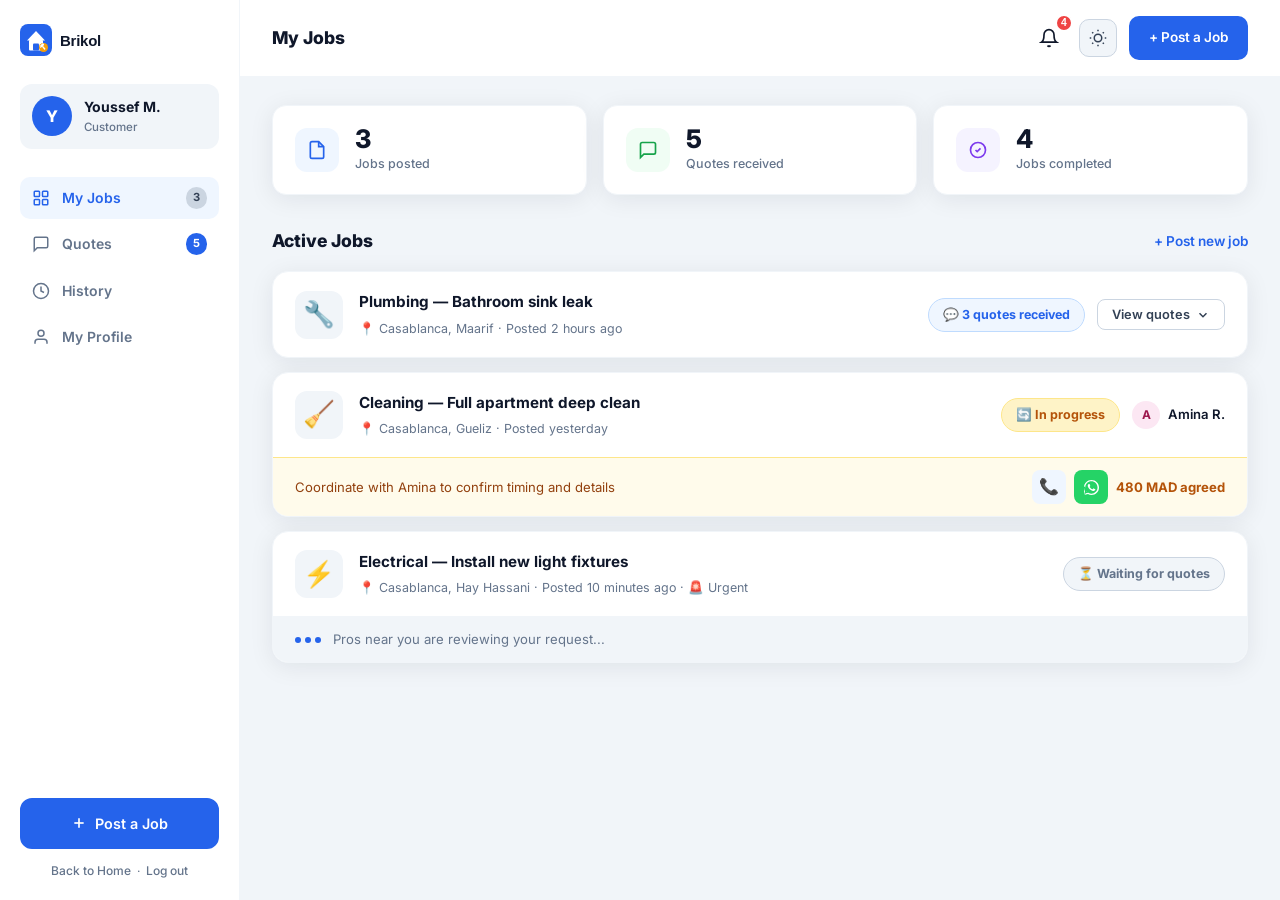
==== dashboard-customer.html @ 8b1da730 "Initial commit: Brikol home services marketplace Built features: - Homepage with service grid and se" ====
<!DOCTYPE html>
<html lang="en" dir="ltr">
<head>
    <meta charset="UTF-8">
    <meta name="viewport" content="width=device-width, initial-scale=1.0">
    <title>My Dashboard — Brikol</title>
    <link rel="stylesheet" href="styles.css">
    <link rel="stylesheet" href="dashboard-customer.css">
    <link rel="preconnect" href="https://fonts.googleapis.com">
    <link rel="preconnect" href="https://fonts.gstatic.com" crossorigin>
    <link href="https://fonts.googleapis.com/css2?family=Inter:wght@300;400;500;600;700;800&display=swap" rel="stylesheet">
</head>
<body>

    <!-- ===== SIDEBAR ===== -->
    <aside class="dash-sidebar" id="dashSidebar">

        <div class="dash-sidebar-top">
            <!-- Logo -->
            <a href="index.html" class="dash-logo">
                <img src="logo.svg" id="sidebarLogo" height="32" alt="Brikol">
            </a>

            <!-- User profile -->
            <div class="dash-user">
                <div class="dash-avatar">Y</div>
                <div class="dash-user-info">
                    <div class="dash-user-name">Youssef M.</div>
                    <div class="dash-user-role">Customer</div>
                </div>
            </div>

            <!-- Navigation -->
            <nav class="dash-nav">
                <a href="#" class="dash-nav-item active" onclick="showTab('jobs', this)">
                    <svg viewBox="0 0 24 24" fill="none" stroke="currentColor" stroke-width="2"><rect x="3" y="3" width="7" height="7" rx="1"/><rect x="14" y="3" width="7" height="7" rx="1"/><rect x="3" y="14" width="7" height="7" rx="1"/><rect x="14" y="14" width="7" height="7" rx="1"/></svg>
                    My Jobs
                    <span class="dash-nav-badge" id="badgeJobs">3</span>
                </a>
                <a href="#" class="dash-nav-item" onclick="showTab('quotes', this)">
                    <svg viewBox="0 0 24 24" fill="none" stroke="currentColor" stroke-width="2"><path d="M21 15a2 2 0 01-2 2H7l-4 4V5a2 2 0 012-2h14a2 2 0 012 2z"/></svg>
                    Quotes
                    <span class="dash-nav-badge new" id="badgeQuotes">5</span>
                </a>
                <a href="#" class="dash-nav-item" onclick="showTab('history', this)">
                    <svg viewBox="0 0 24 24" fill="none" stroke="currentColor" stroke-width="2"><circle cx="12" cy="12" r="10"/><polyline points="12 6 12 12 16 14"/></svg>
                    History
                </a>
                <a href="#" class="dash-nav-item" onclick="showTab('profile', this)">
                    <svg viewBox="0 0 24 24" fill="none" stroke="currentColor" stroke-width="2"><path d="M20 21v-2a4 4 0 00-4-4H8a4 4 0 00-4 4v2"/><circle cx="12" cy="7" r="4"/></svg>
                    My Profile
                </a>
            </nav>
        </div>

        <div class="dash-sidebar-bottom">
            <a href="post-job.html" class="btn btn-primary dash-post-btn">
                <svg viewBox="0 0 24 24" fill="none" stroke="currentColor" stroke-width="2.5"><line x1="12" y1="5" x2="12" y2="19"/><line x1="5" y1="12" x2="19" y2="12"/></svg>
                Post a Job
            </a>
            <div class="dash-sidebar-links">
                <a href="index.html">Back to Home</a>
                <span>·</span>
                <a href="#" onclick="localStorage.removeItem('brikol-user'); window.location.href='index.html'; return false;">Log out</a>
            </div>
        </div>
    </aside>

    <!-- ===== MAIN ===== -->
    <main class="dash-main">

        <!-- Top bar -->
        <header class="dash-topbar">
            <button class="dash-menu-btn" id="menuBtn" onclick="toggleSidebar()">
                <svg viewBox="0 0 24 24" fill="none" stroke="currentColor" stroke-width="2"><line x1="3" y1="6" x2="21" y2="6"/><line x1="3" y1="12" x2="21" y2="12"/><line x1="3" y1="18" x2="21" y2="18"/></svg>
            </button>
            <div class="dash-topbar-title" id="topbarTitle">My Jobs</div>
            <div class="dash-topbar-actions">
                <!-- Notification Bell -->
                <div class="notif-wrap" id="notifWrap">
                    <button class="notif-btn" onclick="toggleNotifications()" aria-label="Notifications">
                        <svg viewBox="0 0 24 24" fill="none" stroke="currentColor" stroke-width="2" width="20" height="20"><path d="M18 8A6 6 0 006 8c0 7-3 9-3 9h18s-3-2-3-9"/><path d="M13.73 21a2 2 0 01-3.46 0"/></svg>
                        <span class="notif-badge" id="notifBadge">4</span>
                    </button>
                    <!-- Dropdown -->
                    <div class="notif-dropdown hidden" id="notifDropdown">
                        <div class="notif-header">
                            <span class="notif-title">Notifications</span>
                            <button class="notif-mark-all" onclick="markAllRead()">Mark all read</button>
                        </div>
                        <div class="notif-list">
                            <div class="notif-item unread" onclick="markRead(this)">
                                <div class="notif-icon blue">💬</div>
                                <div class="notif-body">
                                    <div class="notif-text"><strong>3 new quotes</strong> received on your Cleaning job</div>
                                    <div class="notif-time">12 min ago</div>
                                </div>
                                <div class="notif-dot"></div>
                            </div>
                            <div class="notif-item unread" onclick="markRead(this)">
                                <div class="notif-icon green">✅</div>
                                <div class="notif-body">
                                    <div class="notif-text">You accepted <strong>Fatima B.'s</strong> quote — contact her on WhatsApp to confirm the details</div>
                                    <div class="notif-time">1 hr ago</div>
                                </div>
                                <div class="notif-dot"></div>
                            </div>
                            <div class="notif-item unread" onclick="markRead(this)">
                                <div class="notif-icon yellow">⭐</div>
                                <div class="notif-body">
                                    <div class="notif-text">Job completed — <strong>leave a review</strong> for Fatima B.</div>
                                    <div class="notif-time">3 hrs ago</div>
                                </div>
                                <div class="notif-dot"></div>
                            </div>
                            <div class="notif-item unread" onclick="markRead(this)">
                                <div class="notif-icon blue">💬</div>
                                <div class="notif-body">
                                    <div class="notif-text"><strong>1 new quote</strong> received on your Plumbing job</div>
                                    <div class="notif-time">Yesterday</div>
                                </div>
                                <div class="notif-dot"></div>
                            </div>
                            <div class="notif-item" onclick="markRead(this)">
                                <div class="notif-icon gray">🔔</div>
                                <div class="notif-body">
                                    <div class="notif-text">Welcome to Brikol! Post your first job to get started.</div>
                                    <div class="notif-time">2 days ago</div>
                                </div>
                            </div>
                        </div>
                    </div>
                </div>

                <button class="theme-toggle" id="themeToggle" aria-label="Toggle dark mode">
                    <svg class="icon-sun" viewBox="0 0 24 24" fill="none" stroke="currentColor" stroke-width="2"><circle cx="12" cy="12" r="5"/><path d="M12 1v2M12 21v2M4.22 4.22l1.42 1.42M18.36 18.36l1.42 1.42M1 12h2M21 12h2M4.22 19.78l1.42-1.42M18.36 5.64l1.42-1.42"/></svg>
                    <svg class="icon-moon" viewBox="0 0 24 24" fill="none" stroke="currentColor" stroke-width="2"><path d="M21 12.79A9 9 0 1111.21 3 7 7 0 0021 12.79z"/></svg>
                </button>
                <a href="post-job.html" class="btn btn-primary dash-topbar-post">+ Post a Job</a>
            </div>
        </header>

        <!-- ===== TAB: MY JOBS ===== -->
        <div class="dash-tab" id="tab-jobs">

            <!-- Stats -->
            <div class="dash-stats">
                <div class="dash-stat-card">
                    <div class="dash-stat-icon blue">
                        <svg viewBox="0 0 24 24" fill="none" stroke="currentColor" stroke-width="2"><path d="M14 2H6a2 2 0 00-2 2v16a2 2 0 002 2h12a2 2 0 002-2V8z"/><polyline points="14 2 14 8 20 8"/></svg>
                    </div>
                    <div>
                        <div class="dash-stat-num">3</div>
                        <div class="dash-stat-label">Jobs posted</div>
                    </div>
                </div>
                <div class="dash-stat-card">
                    <div class="dash-stat-icon green">
                        <svg viewBox="0 0 24 24" fill="none" stroke="currentColor" stroke-width="2"><path d="M21 15a2 2 0 01-2 2H7l-4 4V5a2 2 0 012-2h14a2 2 0 012 2z"/></svg>
                    </div>
                    <div>
                        <div class="dash-stat-num">5</div>
                        <div class="dash-stat-label">Quotes received</div>
                    </div>
                </div>
                <div class="dash-stat-card">
                    <div class="dash-stat-icon purple">
                        <svg viewBox="0 0 24 24" fill="none" stroke="currentColor" stroke-width="2"><path d="M9 12l2 2 4-4m6 2a9 9 0 11-18 0 9 9 0 0118 0z"/></svg>
                    </div>
                    <div>
                        <div class="dash-stat-num">4</div>
                        <div class="dash-stat-label">Jobs completed</div>
                    </div>
                </div>
            </div>

            <!-- Jobs list -->
            <div class="dash-section-header">
                <h2>Active Jobs</h2>
                <a href="post-job.html" class="dash-link">+ Post new job</a>
            </div>

            <div class="jobs-list">

                <!-- Job 1: Quotes received -->
                <div class="job-card" id="job1">
                    <div class="job-card-header">
                        <div class="job-card-left">
                            <div class="job-icon">🔧</div>
                            <div>
                                <div class="job-title">Plumbing — Bathroom sink leak</div>
                                <div class="job-meta">📍 Casablanca, Maarif · Posted 2 hours ago</div>
                            </div>
                        </div>
                        <div class="job-card-right">
                            <span class="job-status quotes">💬 3 quotes received</span>
                            <button class="job-expand-btn" onclick="toggleJob('job1', this)">
                                View quotes <svg viewBox="0 0 24 24" fill="none" stroke="currentColor" stroke-width="2.5"><polyline points="6 9 12 15 18 9"/></svg>
                            </button>
                        </div>
                    </div>

                    <!-- Quotes panel -->
                    <div class="job-quotes-panel" id="job1-quotes">
                        <div class="quotes-panel-title">Quotes from Pros</div>
                        <div class="quotes-list">

                            <div class="quote-item highlight">
                                <div class="quote-pro-avatar" style="background:#DBEAFE;color:#1D4ED8">F</div>
                                <div class="quote-pro-info">
                                    <div class="quote-pro-name">Fatima B. <span class="quote-elite-tag">⭐ Elite Pro</span></div>
                                    <div class="quote-pro-rating">★★★★★ 4.9 · 187 jobs</div>
                                    <div class="quote-message">"I can come today after 3 PM. I have all the tools needed and will fix it within 1–2 hours."</div>
                                </div>
                                <div class="quote-right">
                                    <div class="quote-price">350 MAD</div>
                                    <div class="quote-price-label">for this job</div>
                                    <div class="quote-actions">
                                        <button class="btn btn-primary btn-sm" onclick="acceptQuote(this, 'job1')">Accept</button>
                                        <button class="btn btn-ghost btn-sm" onclick="declineQuote(this)">Decline</button>
                                    </div>
                                </div>
                            </div>

                            <div class="quote-item">
                                <div class="quote-pro-avatar" style="background:#D1FAE5;color:#065F46">Y</div>
                                <div class="quote-pro-info">
                                    <div class="quote-pro-name">Youssef M.</div>
                                    <div class="quote-pro-rating">★★★★☆ 4.3 · 54 jobs</div>
                                    <div class="quote-message">"Available tomorrow morning. I'll bring the parts needed."</div>
                                </div>
                                <div class="quote-right">
                                    <div class="quote-price">280 MAD</div>
                                    <div class="quote-price-label">for this job</div>
                                    <div class="quote-actions">
                                        <button class="btn btn-primary btn-sm" onclick="acceptQuote(this, 'job1')">Accept</button>
                                        <button class="btn btn-ghost btn-sm" onclick="declineQuote(this)">Decline</button>
                                    </div>
                                </div>
                            </div>

                            <div class="quote-item">
                                <div class="quote-pro-avatar" style="background:#FEE2E2;color:#991B1B">K</div>
                                <div class="quote-pro-info">
                                    <div class="quote-pro-name">Khalid O. <span class="quote-verified-tag">✅ Verified</span></div>
                                    <div class="quote-pro-rating">★★★★★ 4.7 · 98 jobs</div>
                                    <div class="quote-message">"I specialize in bathroom plumbing. Can do it this weekend."</div>
                                </div>
                                <div class="quote-right">
                                    <div class="quote-price">320 MAD</div>
                                    <div class="quote-price-label">for this job</div>
                                    <div class="quote-actions">
                                        <button class="btn btn-primary btn-sm" onclick="acceptQuote(this, 'job1')">Accept</button>
                                        <button class="btn btn-ghost btn-sm" onclick="declineQuote(this)">Decline</button>
                                    </div>
                                </div>
                            </div>

                        </div>
                    </div>
                </div>

                <!-- Job 2: In progress -->
                <div class="job-card" id="job2">
                    <div class="job-card-header">
                        <div class="job-card-left">
                            <div class="job-icon">🧹</div>
                            <div>
                                <div class="job-title">Cleaning — Full apartment deep clean</div>
                                <div class="job-meta">📍 Casablanca, Gueliz · Posted yesterday</div>
                            </div>
                        </div>
                        <div class="job-card-right">
                            <span class="job-status inprogress">🔄 In progress</span>
                            <div class="job-assigned-pro">
                                <div class="mini-avatar" style="background:#FCE7F3;color:#9D174D">A</div>
                                <span>Amina R.</span>
                            </div>
                        </div>
                    </div>
                    <div class="job-inprogress-bar">
                        <div class="inprogress-info">
                            Coordinate with Amina to confirm timing and details
                        </div>
                        <div class="inprogress-contact">
                            <a href="tel:+212600000001" class="btn-contact btn-call" title="Call Amina">📞</a>
                            <a href="https://wa.me/212600000001" class="btn-contact btn-whatsapp-sm" target="_blank" title="WhatsApp Amina">
                                <svg viewBox="0 0 24 24" fill="currentColor" width="15" height="15"><path d="M17.472 14.382c-.297-.149-1.758-.867-2.03-.967-.273-.099-.471-.148-.67.15-.197.297-.767.966-.94 1.164-.173.199-.347.223-.644.075-.297-.15-1.255-.463-2.39-1.475-.883-.788-1.48-1.761-1.653-2.059-.173-.297-.018-.458.13-.606.134-.133.298-.347.446-.52.149-.174.198-.298.298-.497.099-.198.05-.371-.025-.52-.075-.149-.669-1.612-.916-2.207-.242-.579-.487-.5-.669-.51-.173-.008-.371-.01-.57-.01-.198 0-.52.074-.792.372-.272.297-1.04 1.016-1.04 2.479 0 1.462 1.065 2.875 1.213 3.074.149.198 2.096 3.2 5.077 4.487.709.306 1.262.489 1.694.625.712.227 1.36.195 1.871.118.571-.085 1.758-.719 2.006-1.413.248-.694.248-1.289.173-1.413-.074-.124-.272-.198-.57-.347z"/><path d="M12 0C5.373 0 0 5.373 0 12c0 2.123.554 4.118 1.528 5.855L0 24l6.335-1.505A11.96 11.96 0 0012 24c6.627 0 12-5.373 12-12S18.627 0 12 0zm0 21.818a9.818 9.818 0 01-5.028-1.381l-.36-.214-3.732.887.934-3.618-.235-.372A9.818 9.818 0 112 12c0-5.427 4.373-9.818 9.818-9.818 5.427 0 9.818 4.391 9.818 9.818 0 5.427-4.391 9.818-9.818 9.818z"/></svg>
                            </a>
                            <span class="inprogress-price">480 MAD agreed</span>
                        </div>
                    </div>
                </div>

                <!-- Job 3: Waiting -->
                <div class="job-card" id="job3">
                    <div class="job-card-header">
                        <div class="job-card-left">
                            <div class="job-icon">⚡</div>
                            <div>
                                <div class="job-title">Electrical — Install new light fixtures</div>
                                <div class="job-meta">📍 Casablanca, Hay Hassani · Posted 10 minutes ago · 🚨 Urgent</div>
                            </div>
                        </div>
                        <div class="job-card-right">
                            <span class="job-status waiting">⏳ Waiting for quotes</span>
                        </div>
                    </div>
                    <div class="job-waiting-bar">
                        <div class="waiting-dots">
                            <span></span><span></span><span></span>
                        </div>
                        Pros near you are reviewing your request...
                    </div>
                </div>

            </div>

        </div>

        <!-- ===== TAB: QUOTES ===== -->
        <div class="dash-tab hidden" id="tab-quotes">
            <div class="dash-section-header">
                <h2>All Quotes</h2>
                <span class="dash-badge-count">5 new</span>
            </div>

            <div class="all-quotes-list">

                <div class="all-quote-row">
                    <div class="aq-job-tag">🔧 Plumbing</div>
                    <div class="aq-pro">
                        <div class="mini-avatar" style="background:#DBEAFE;color:#1D4ED8">F</div>
                        <div>
                            <div class="aq-pro-name">Fatima B. <span class="quote-elite-tag">⭐ Elite</span></div>
                            <div class="aq-pro-rating">★★★★★ 4.9</div>
                        </div>
                    </div>
                    <div class="aq-message">"I can come today after 3 PM and fix it within 1–2 hours."</div>
                    <div class="aq-price">350 MAD</div>
                    <div class="aq-actions">
                        <button class="btn btn-primary btn-sm">Accept</button>
                        <button class="btn btn-ghost btn-sm">Decline</button>
                    </div>
                </div>

                <div class="all-quote-row">
                    <div class="aq-job-tag">🔧 Plumbing</div>
                    <div class="aq-pro">
                        <div class="mini-avatar" style="background:#D1FAE5;color:#065F46">Y</div>
                        <div>
                            <div class="aq-pro-name">Youssef M.</div>
                            <div class="aq-pro-rating">★★★★☆ 4.3</div>
                        </div>
                    </div>
                    <div class="aq-message">"Available tomorrow morning. I'll bring the parts."</div>
                    <div class="aq-price">280 MAD</div>
                    <div class="aq-actions">
                        <button class="btn btn-primary btn-sm">Accept</button>
                        <button class="btn btn-ghost btn-sm">Decline</button>
                    </div>
                </div>

                <div class="all-quote-row">
                    <div class="aq-job-tag">🔧 Plumbing</div>
                    <div class="aq-pro">
                        <div class="mini-avatar" style="background:#FEE2E2;color:#991B1B">K</div>
                        <div>
                            <div class="aq-pro-name">Khalid O. <span class="quote-verified-tag">✅ Verified</span></div>
                            <div class="aq-pro-rating">★★★★★ 4.7</div>
                        </div>
                    </div>
                    <div class="aq-message">"I specialize in bathroom plumbing. Can do it this weekend."</div>
                    <div class="aq-price">320 MAD</div>
                    <div class="aq-actions">
                        <button class="btn btn-primary btn-sm">Accept</button>
                        <button class="btn btn-ghost btn-sm">Decline</button>
                    </div>
                </div>

                <div class="all-quote-row">
                    <div class="aq-job-tag">⚡ Electrical</div>
                    <div class="aq-pro">
                        <div class="mini-avatar" style="background:#E0E7FF;color:#3730A3">H</div>
                        <div>
                            <div class="aq-pro-name">Hassan E.</div>
                            <div class="aq-pro-rating">★★★★★ 4.8</div>
                        </div>
                    </div>
                    <div class="aq-message">"Certified electrician, 8 years experience. Can start today."</div>
                    <div class="aq-price">400 MAD</div>
                    <div class="aq-actions">
                        <button class="btn btn-primary btn-sm">Accept</button>
                        <button class="btn btn-ghost btn-sm">Decline</button>
                    </div>
                </div>

                <div class="all-quote-row">
                    <div class="aq-job-tag">⚡ Electrical</div>
                    <div class="aq-pro">
                        <div class="mini-avatar" style="background:#ECFDF5;color:#064E3B">O</div>
                        <div>
                            <div class="aq-pro-name">Omar T.</div>
                            <div class="aq-pro-rating">★★★★☆ 4.5</div>
                        </div>
                    </div>
                    <div class="aq-message">"I can do the fixtures installation in under 2 hours."</div>
                    <div class="aq-price">350 MAD</div>
                    <div class="aq-actions">
                        <button class="btn btn-primary btn-sm">Accept</button>
                        <button class="btn btn-ghost btn-sm">Decline</button>
                    </div>
                </div>

            </div>
        </div>

        <!-- ===== TAB: HISTORY ===== -->
        <div class="dash-tab hidden" id="tab-history">
            <div class="dash-section-header">
                <h2>Completed Jobs</h2>
            </div>

            <div class="history-list">

                <div class="history-card">
                    <div class="history-icon">🧹</div>
                    <div class="history-info">
                        <div class="history-title">Cleaning — Studio apartment</div>
                        <div class="history-meta">Completed 3 days ago · Samira L. · 300 MAD</div>
                    </div>
                    <div class="history-right">
                        <div class="history-rating">★★★★★</div>
                        <button class="btn btn-ghost btn-sm" onclick="alert('Booking again...')">Book again</button>
                    </div>
                </div>

                <div class="history-card">
                    <div class="history-icon">🔧</div>
                    <div class="history-info">
                        <div class="history-title">Plumbing — Kitchen tap replacement</div>
                        <div class="history-meta">Completed 1 week ago · Khalid O. · 200 MAD</div>
                    </div>
                    <div class="history-right">
                        <div class="history-rating">★★★★☆</div>
                        <button class="btn btn-ghost btn-sm" onclick="alert('Booking again...')">Book again</button>
                    </div>
                </div>

                <div class="history-card">
                    <div class="history-icon">🪑</div>
                    <div class="history-info">
                        <div class="history-title">Furniture — IKEA wardrobe assembly</div>
                        <div class="history-meta">Completed 2 weeks ago · Omar T. · 250 MAD</div>
                    </div>
                    <div class="history-right">
                        <div class="history-rating">★★★★★</div>
                        <button class="btn btn-ghost btn-sm" onclick="alert('Booking again...')">Book again</button>
                    </div>
                </div>

                <div class="history-card">
                    <div class="history-icon">⚡</div>
                    <div class="history-info">
                        <div class="history-title">Electrical — Circuit breaker repair</div>
                        <div class="history-meta">Completed 1 month ago · Hassan E. · 350 MAD</div>
                    </div>
                    <div class="history-right">
                        <div class="history-rating">★★★★★</div>
                        <button class="btn btn-ghost btn-sm" onclick="alert('Booking again...')">Book again</button>
                    </div>
                </div>

            </div>
        </div>

        <!-- ===== TAB: PROFILE ===== -->
        <div class="dash-tab hidden" id="tab-profile">
            <div class="dash-section-header">
                <h2>My Profile</h2>
            </div>

            <div class="profile-form-card">
                <div class="profile-avatar-section">
                    <div class="profile-big-avatar">Y</div>
                    <div>
                        <div class="profile-big-name">Youssef M.</div>
                        <div class="profile-big-meta">Member since May 2026 · 7 jobs posted</div>
                    </div>
                </div>

                <div class="profile-fields">
                    <div class="profile-field-row">
                        <div class="profile-field">
                            <label>First name</label>
                            <input type="text" value="Youssef" class="pj-input">
                        </div>
                        <div class="profile-field">
                            <label>Last name</label>
                            <input type="text" value="M." class="pj-input">
                        </div>
                    </div>
                    <div class="profile-field">
                        <label>Email</label>
                        <input type="email" value="youssef@email.com" class="pj-input">
                    </div>
                    <div class="profile-field">
                        <label>Phone</label>
                        <input type="text" value="+212 6XX XXX XXX" class="pj-input">
                    </div>
                    <div class="profile-field">
                        <label>City</label>
                        <select class="pj-input">
                            <option selected>Casablanca</option>
                            <option>Rabat</option>
                            <option>Marrakech</option>
                        </select>
                    </div>
                    <button class="btn btn-primary" style="width:fit-content">Save changes</button>
                </div>
            </div>
        </div>

    </main>

    <!-- Mobile overlay -->
    <div class="sidebar-overlay" id="sidebarOverlay" onclick="toggleSidebar()"></div>

    <script src="script.js"></script>
    <script src="dashboard-customer.js"></script>
</body>
</html>
---- styles.css ----
/* ===== RESET & BASE ===== */
*, *::before, *::after { box-sizing: border-box; margin: 0; padding: 0; }

:root {
    --primary: #2563EB;
    --primary-dark: #1D4ED8;
    --primary-light: #EFF6FF;
    --accent: #F59E0B;
    --dark: #0F172A;
    --gray-900: #1E293B;
    --gray-700: #334155;
    --gray-500: #64748B;
    --gray-300: #CBD5E1;
    --gray-100: #F1F5F9;
    --white: #FFFFFF;
    --cleaning: #10B981;
    --plumbing: #2563EB;
    --electricity: #F59E0B;
    --radius: 16px;
    --radius-sm: 10px;
    --shadow: 0 4px 24px rgba(15,23,42,0.08);
    --shadow-lg: 0 12px 48px rgba(15,23,42,0.14);
}

/* ===== DARK MODE VARIABLES ===== */
[data-theme="dark"] {
    --dark: #F1F5F9;
    --gray-900: #E2E8F0;
    --gray-700: #CBD5E1;
    --gray-500: #94A3B8;
    --gray-300: #334155;
    --gray-100: #1E293B;
    --white: #0F172A;
    --primary-light: #1E3A5F;
    --shadow: 0 4px 24px rgba(0,0,0,0.3);
    --shadow-lg: 0 12px 48px rgba(0,0,0,0.4);
}

[data-theme="dark"] body {
    background: #0F172A;
    color: #E2E8F0;
}

[data-theme="dark"] .navbar {
    background: rgba(15,23,42,0.9);
    border-bottom-color: #1E293B;
}

[data-theme="dark"] .hero-bg {
    background: linear-gradient(135deg, #0F172A 0%, #1E293B 60%, #1a2744 100%);
}

[data-theme="dark"] .blob-1 { background: #1e3a6e; opacity: 0.3; }
[data-theme="dark"] .blob-2 { background: #4a3000; opacity: 0.3; }
[data-theme="dark"] .blob-3 { background: #0a3a2a; opacity: 0.2; }

[data-theme="dark"] .hero-badge,
[data-theme="dark"] .search-bar,
[data-theme="dark"] .booking-card,
[data-theme="dark"] .floating-badge {
    background: #1E293B;
    border-color: #334155;
    color: #E2E8F0;
}

[data-theme="dark"] .search-select { color: #CBD5E1; }
[data-theme="dark"] .search-divider { background: #334155; }

[data-theme="dark"] .service-card,
[data-theme="dark"] .step-card,
[data-theme="dark"] .testimonial-card,
[data-theme="dark"] .pro-card,
[data-theme="dark"] .why-section { background: #0F172A; }

[data-theme="dark"] .service-card,
[data-theme="dark"] .pro-card { background: #1E293B; border-color: #334155; }

[data-theme="dark"] .services-section,
[data-theme="dark"] .testimonials { background: #0A1628; }

[data-theme="dark"] .how-it-works,
[data-theme="dark"] .app-section { background: #0F172A; }

[data-theme="dark"] .testimonial-card { background: #1E293B; }
[data-theme="dark"] .featured-testimonial { background: var(--primary); }

[data-theme="dark"] .notify-input {
    background: #1E293B;
    border-color: #334155;
    color: #E2E8F0;
}

[data-theme="dark"] .lang-switcher { background: #1E293B; }
[data-theme="dark"] .lang-btn.active { background: #334155; color: #F1F5F9; }

[data-theme="dark"] .detail-label,
[data-theme="dark"] .pro-role { color: #94A3B8; }

[data-theme="dark"] .detail-value,
[data-theme="dark"] .pro-name { color: #F1F5F9; }

[data-theme="dark"] .booking-status { background: #0A2E1A; color: #4ADE80; }

/* Theme toggle button */
.theme-toggle {
    width: 38px;
    height: 38px;
    border-radius: 10px;
    border: 1.5px solid var(--gray-300);
    background: var(--gray-100);
    cursor: pointer;
    display: flex;
    align-items: center;
    justify-content: center;
    color: var(--gray-700);
    transition: all 0.2s;
    flex-shrink: 0;
}

.theme-toggle:hover { background: var(--gray-300); color: var(--dark); }
.theme-toggle svg { width: 18px; height: 18px; }
.theme-toggle .icon-moon { display: none; }
.theme-toggle .icon-sun { display: block; }

[data-theme="dark"] .theme-toggle .icon-sun { display: none; }
[data-theme="dark"] .theme-toggle .icon-moon { display: block; }
[data-theme="dark"] .theme-toggle { border-color: #334155; background: #1E293B; color: #94A3B8; }

html { scroll-behavior: smooth; }

body {
    font-family: 'Inter', -apple-system, BlinkMacSystemFont, sans-serif;
    color: var(--gray-900);
    background: var(--white);
    line-height: 1.6;
    overflow-x: hidden;
}

a { text-decoration: none; color: inherit; }
ul { list-style: none; }
img { max-width: 100%; }

.container {
    max-width: 1200px;
    margin: 0 auto;
    padding: 0 24px;
}

/* ===== BUTTONS ===== */
.btn {
    display: inline-flex;
    align-items: center;
    gap: 8px;
    padding: 12px 24px;
    border-radius: 10px;
    font-size: 0.95rem;
    font-weight: 600;
    cursor: pointer;
    transition: all 0.2s ease;
    border: 2px solid transparent;
    white-space: nowrap;
}

.btn-primary {
    background: var(--primary);
    color: var(--white);
    border-color: var(--primary);
}
.btn-primary:hover { background: var(--primary-dark); border-color: var(--primary-dark); transform: translateY(-1px); }

.btn-ghost {
    background: transparent;
    color: var(--gray-700);
}
.btn-ghost:hover { background: var(--gray-100); }

.btn-outline {
    background: transparent;
    color: var(--primary);
    border-color: var(--primary);
}
.btn-outline:hover { background: var(--primary-light); }

.btn-white {
    background: var(--white);
    color: var(--primary);
    border-color: var(--white);
}
.btn-white:hover { background: var(--gray-100); transform: translateY(-1px); }

/* ===== SECTION HEADERS ===== */
.section-header { text-align: center; margin-bottom: 56px; }

.section-tag {
    display: inline-block;
    padding: 6px 16px;
    background: var(--primary-light);
    color: var(--primary);
    border-radius: 100px;
    font-size: 0.8rem;
    font-weight: 600;
    text-transform: uppercase;
    letter-spacing: 0.08em;
    margin-bottom: 16px;
}

.tag-light {
    background: rgba(255,255,255,0.2);
    color: var(--white);
}

.section-title {
    font-size: clamp(1.8rem, 4vw, 2.6rem);
    font-weight: 800;
    line-height: 1.2;
    color: var(--dark);
    margin-bottom: 12px;
}

.section-subtitle {
    font-size: 1.1rem;
    color: var(--gray-500);
    max-width: 520px;
    margin: 0 auto;
}

/* ===== NAVBAR ===== */
.navbar {
    position: fixed;
    top: 0;
    left: 0;
    right: 0;
    z-index: 1000;
    background: rgba(255,255,255,0.9);
    backdrop-filter: blur(12px);
    -webkit-backdrop-filter: blur(12px);
    border-bottom: 1px solid transparent;
    transition: all 0.3s ease;
}

.navbar.scrolled {
    border-bottom-color: var(--gray-300);
    box-shadow: var(--shadow);
}

.nav-inner {
    display: flex;
    align-items: center;
    gap: 32px;
    height: 72px;
}

.logo {
    display: flex;
    align-items: center;
    gap: 10px;
    font-weight: 800;
    font-size: 1.3rem;
    color: var(--dark);
}

.logo-icon {
    width: 36px;
    height: 36px;
    background: var(--primary);
    color: white;
    border-radius: 10px;
    display: flex;
    align-items: center;
    justify-content: center;
    font-weight: 800;
    font-size: 1.1rem;
}

.nav-links {
    display: flex;
    align-items: center;
    gap: 8px;
    flex: 1;
}

.nav-links a {
    padding: 8px 14px;
    border-radius: 8px;
    font-size: 0.9rem;
    font-weight: 500;
    color: var(--gray-700);
    transition: all 0.2s;
}
.nav-links a:hover { background: var(--gray-100); color: var(--dark); }
.nav-links .nav-tasker { color: var(--primary); }
.nav-links .nav-tasker:hover { background: var(--primary-light); }

.nav-actions {
    display: flex;
    align-items: center;
    gap: 12px;
    margin-left: auto;
}

.lang-switcher {
    display: flex;
    background: var(--gray-100);
    border-radius: 8px;
    padding: 3px;
    gap: 2px;
}

.lang-btn {
    padding: 4px 10px;
    border: none;
    background: none;
    border-radius: 6px;
    font-size: 0.75rem;
    font-weight: 600;
    color: var(--gray-500);
    cursor: pointer;
    transition: all 0.2s;
}
.lang-btn.active {
    background: var(--white);
    color: var(--dark);
    box-shadow: 0 1px 4px rgba(0,0,0,0.1);
}

.hamburger {
    display: none;
    flex-direction: column;
    gap: 5px;
    background: none;
    border: none;
    cursor: pointer;
    padding: 4px;
    margin-left: auto;
}
.hamburger span {
    display: block;
    width: 24px;
    height: 2px;
    background: var(--dark);
    border-radius: 2px;
    transition: all 0.3s;
}

.mobile-menu {
    display: none;
    flex-direction: column;
    padding: 16px 24px 24px;
    border-top: 1px solid var(--gray-100);
    gap: 4px;
}
.mobile-menu a {
    padding: 12px 16px;
    border-radius: 10px;
    font-weight: 500;
    color: var(--gray-700);
}
.mobile-menu a:hover { background: var(--gray-100); }
.mobile-actions { display: flex; gap: 12px; margin-top: 12px; padding: 0 16px; }
.mobile-menu.open { display: flex; }

/* ===== HERO ===== */
.hero {
    padding: 140px 0 80px;
    position: relative;
    overflow: hidden;
    min-height: 100vh;
    display: flex;
    align-items: center;
}

.hero-bg {
    position: absolute;
    inset: 0;
    z-index: 0;
    background: linear-gradient(135deg, #EFF6FF 0%, #F8FAFC 60%, #FEF3C7 100%);
}

.hero-blob {
    position: absolute;
    border-radius: 50%;
    filter: blur(80px);
    opacity: 0.4;
}
.blob-1 { width: 600px; height: 600px; background: #BFDBFE; top: -100px; right: -100px; }
.blob-2 { width: 400px; height: 400px; background: #FDE68A; bottom: 0; left: -50px; }
.blob-3 { width: 300px; height: 300px; background: #A7F3D0; top: 50%; left: 40%; }

.hero .container {
    position: relative;
    z-index: 1;
    display: grid;
    grid-template-columns: 1fr 1fr;
    gap: 64px;
    align-items: center;
}

.hero-badge {
    display: inline-flex;
    align-items: center;
    gap: 8px;
    padding: 8px 16px;
    background: white;
    border-radius: 100px;
    font-size: 0.85rem;
    font-weight: 600;
    color: var(--gray-700);
    box-shadow: var(--shadow);
    margin-bottom: 24px;
}

.hero-title {
    font-size: clamp(2.5rem, 5vw, 3.8rem);
    font-weight: 800;
    line-height: 1.1;
    color: var(--dark);
    margin-bottom: 20px;
}

.hero-title .highlight {
    color: var(--primary);
}

.hero-subtitle {
    font-size: 1.15rem;
    color: var(--gray-500);
    margin-bottom: 40px;
    max-width: 480px;
    line-height: 1.7;
}

/* Search Bar */
.search-bar {
    display: flex;
    align-items: center;
    background: white;
    border-radius: 14px;
    box-shadow: var(--shadow-lg);
    padding: 8px;
    gap: 0;
    margin-bottom: 32px;
    border: 1px solid var(--gray-100);
}

.search-field {
    display: flex;
    align-items: center;
    gap: 10px;
    padding: 8px 16px;
    flex: 1;
}

.search-icon {
    width: 20px;
    height: 20px;
    color: var(--gray-500);
    flex-shrink: 0;
}

.search-select {
    border: none;
    outline: none;
    font-size: 0.95rem;
    font-family: inherit;
    color: var(--gray-700);
    cursor: pointer;
    background: transparent;
    width: 100%;
    font-weight: 500;
}

.search-divider {
    width: 1px;
    height: 40px;
    background: #E2E8F0;
    flex-shrink: 0;
}

.search-btn {
    border-radius: 10px;
    padding: 14px 28px;
    flex-shrink: 0;
}

.hero-trust {
    display: flex;
    gap: 24px;
    flex-wrap: wrap;
}

.trust-item {
    display: flex;
    align-items: center;
    gap: 6px;
    font-size: 0.85rem;
    font-weight: 500;
    color: var(--gray-500);
}
.trust-item svg { width: 16px; height: 16px; color: var(--primary); }

/* Hero Visual */
.hero-visual {
    position: relative;
    display: flex;
    justify-content: center;
    align-items: center;
    padding: 40px;
}

.booking-card {
    background: white;
    border-radius: var(--radius);
    box-shadow: var(--shadow-lg);
    padding: 24px;
    width: 300px;
    z-index: 2;
    position: relative;
}

.booking-card-header {
    display: flex;
    align-items: center;
    gap: 12px;
    margin-bottom: 20px;
    padding-bottom: 16px;
    border-bottom: 1px solid var(--gray-100);
}

.pro-avatar {
    width: 44px;
    height: 44px;
    background: var(--primary);
    color: white;
    border-radius: 12px;
    display: flex;
    align-items: center;
    justify-content: center;
    font-weight: 700;
    font-size: 1.1rem;
}

.pro-info { flex: 1; }
.pro-name { font-weight: 700; font-size: 0.95rem; }
.pro-role { font-size: 0.8rem; color: var(--gray-500); }

.pro-rating { font-size: 0.85rem; font-weight: 600; }

.booking-card-body { display: flex; flex-direction: column; gap: 12px; }

.booking-detail {
    display: flex;
    justify-content: space-between;
    font-size: 0.85rem;
}
.detail-label { color: var(--gray-500); }
.detail-value { font-weight: 600; }

.booking-status {
    display: flex;
    align-items: center;
    gap: 8px;
    background: #F0FDF4;
    color: #16A34A;
    padding: 10px 14px;
    border-radius: 10px;
    font-size: 0.85rem;
    font-weight: 600;
    margin-top: 4px;
}

.status-dot {
    width: 8px;
    height: 8px;
    background: #22C55E;
    border-radius: 50%;
    animation: pulse 1.5s infinite;
}

@keyframes pulse {
    0%, 100% { opacity: 1; transform: scale(1); }
    50% { opacity: 0.5; transform: scale(1.3); }
}

.floating-badge {
    position: absolute;
    background: white;
    border-radius: 12px;
    box-shadow: var(--shadow-lg);
    padding: 10px 16px;
    font-size: 0.82rem;
    font-weight: 600;
    display: flex;
    align-items: center;
    gap: 8px;
    z-index: 3;
    animation: float 3s ease-in-out infinite;
}

.badge-reviews {
    top: 20px;
    right: 10px;
    flex-direction: column;
    align-items: flex-start;
    gap: 2px;
}
.badge-stars { color: var(--accent); font-size: 0.9rem; }
.badge-text { color: var(--gray-700); }

.badge-book {
    bottom: 30px;
    left: 0px;
    color: #16A34A;
}
.badge-book svg { width: 16px; height: 16px; }

@keyframes float {
    0%, 100% { transform: translateY(0px); }
    50% { transform: translateY(-8px); }
}

/* ===== STATS BAR ===== */
.stats-bar {
    background: #0F172A;
    padding: 48px 0;
}

[data-theme="dark"] .stats-bar {
    background: #020817;
}

.stats-grid {
    display: grid;
    grid-template-columns: repeat(4, 1fr);
    gap: 24px;
    text-align: center;
}

.stat-item { padding: 16px; }

.stat-number {
    font-size: 2.5rem;
    font-weight: 800;
    color: white;
    line-height: 1;
    margin-bottom: 6px;
}

.stat-label {
    font-size: 0.9rem;
    color: rgba(255,255,255,0.6);
    font-weight: 500;
}

/* ===== HOW IT WORKS ===== */
.how-it-works {
    padding: 100px 0;
    background: var(--white);
}

.steps-grid {
    display: flex;
    align-items: flex-start;
    justify-content: center;
}

.step-card {
    flex: 1;
    max-width: 280px;
    text-align: center;
    padding: 32px 24px;
    position: relative;
}

.step-number {
    position: absolute;
    top: 24px;
    left: 24px;
    width: 28px;
    height: 28px;
    background: var(--primary);
    color: white;
    border-radius: 50%;
    font-size: 0.8rem;
    font-weight: 700;
    display: flex;
    align-items: center;
    justify-content: center;
}

.step-icon {
    font-size: 3rem;
    margin-bottom: 20px;
}

.step-card h3 {
    font-size: 1.1rem;
    font-weight: 700;
    margin-bottom: 10px;
    color: var(--dark);
}

.step-card p {
    font-size: 0.9rem;
    color: var(--gray-500);
    line-height: 1.6;
}

.step-connector {
    width: 80px;
    height: 2px;
    background: linear-gradient(90deg, var(--primary), var(--accent));
    margin-top: 80px;
    flex-shrink: 0;
    border-radius: 2px;
}

/* ===== SERVICES ===== */
.services-section {
    padding: 100px 0;
    background: var(--gray-100);
}

.services-grid {
    display: grid;
    grid-template-columns: repeat(4, 1fr);
    gap: 24px;
}

.service-card {
    background: var(--white);
    border-radius: var(--radius);
    overflow: hidden;
    box-shadow: var(--shadow);
    transition: transform 0.3s ease, box-shadow 0.3s ease;
    position: relative;
    display: flex;
    flex-direction: column;
}

.service-card:hover {
    transform: translateY(-6px);
    box-shadow: var(--shadow-lg);
}

.featured-service {
    border: 2px solid var(--primary);
}

.featured-badge {
    position: absolute;
    top: 16px;
    right: 16px;
    background: var(--primary);
    color: white;
    padding: 4px 12px;
    border-radius: 100px;
    font-size: 0.75rem;
    font-weight: 700;
    z-index: 1;
}

.service-card-inner {
    padding: 32px 28px;
    display: flex;
    flex-direction: column;
    gap: 16px;
    height: 100%;
    box-sizing: border-box;
}

.service-card-inner .btn {
    margin-top: auto;
}

.service-emoji { font-size: 2.5rem; }

.service-color-bar {
    height: 3px;
    border-radius: 2px;
    width: 48px;
}
.cleaning-bar { background: var(--cleaning); }
.plumbing-bar { background: var(--plumbing); }
.electricity-bar { background: var(--electricity); }
.furniture-bar { background: #8B5CF6; }
.painting-bar  { background: #F59E0B; }

.service-card h3 {
    font-size: 1.3rem;
    font-weight: 700;
    color: var(--dark);
}

.service-card p {
    font-size: 0.9rem;
    color: var(--gray-500);
    line-height: 1.6;
}

.service-list {
    display: flex;
    flex-direction: column;
    gap: 8px;
}

.service-list li {
    font-size: 0.875rem;
    color: var(--gray-700);
    padding-left: 16px;
    position: relative;
}

.service-list li::before {
    content: '✓';
    position: absolute;
    left: 0;
    color: var(--primary);
    font-weight: 700;
}


/* ===== WHY SECTION ===== */
.why-section {
    padding: 100px 0;
    background: var(--white);
}

.why-grid {
    display: grid;
    grid-template-columns: 1fr 1fr;
    gap: 80px;
    align-items: center;
}

.why-content .section-title { margin-bottom: 16px; }

.why-content .section-subtitle {
    text-align: left;
    max-width: 100%;
    margin: 0 0 36px;
}

.why-features {
    display: flex;
    flex-direction: column;
    gap: 28px;
}

.why-feature {
    display: flex;
    gap: 16px;
    align-items: flex-start;
}

.why-icon { font-size: 1.8rem; flex-shrink: 0; }

.why-feature h4 {
    font-size: 1rem;
    font-weight: 700;
    margin-bottom: 4px;
    color: var(--dark);
}

.why-feature p {
    font-size: 0.875rem;
    color: var(--gray-500);
    line-height: 1.5;
}

.pro-cards-stack {
    display: flex;
    flex-direction: column;
    gap: 12px;
}

.pro-card {
    display: flex;
    align-items: center;
    gap: 16px;
    background: var(--white);
    border-radius: var(--radius);
    padding: 16px 20px;
    box-shadow: var(--shadow);
    border: 1px solid var(--gray-100);
    transition: transform 0.2s;
}
.pro-card:hover { transform: translateX(4px); }

.pro-card-avatar {
    width: 48px;
    height: 48px;
    border-radius: 12px;
    display: flex;
    align-items: center;
    justify-content: center;
    font-weight: 700;
    font-size: 1.1rem;
    color: var(--gray-700);
    flex-shrink: 0;
}

.pro-card-name { font-weight: 700; font-size: 0.95rem; }
.pro-card-specialty { font-size: 0.8rem; color: var(--gray-500); margin-bottom: 6px; }
.pro-card-meta {
    display: flex;
    align-items: center;
    gap: 10px;
    font-size: 0.78rem;
    color: var(--gray-500);
}

.pro-badge {
    background: #DCFCE7;
    color: #16A34A;
    padding: 2px 8px;
    border-radius: 100px;
    font-weight: 600;
}

/* ===== TESTIMONIALS ===== */
.testimonials {
    padding: 100px 0;
    background: var(--gray-100);
}

.testimonials-grid {
    display: grid;
    grid-template-columns: repeat(3, 1fr);
    gap: 24px;
}

.testimonial-card {
    background: var(--white);
    border-radius: var(--radius);
    padding: 32px;
    box-shadow: var(--shadow);
    transition: transform 0.3s;
    display: flex;
    flex-direction: column;
    gap: 16px;
}
.testimonial-card:hover { transform: translateY(-4px); }

.featured-testimonial {
    background: var(--primary);
    color: white;
}
.featured-testimonial .testimonial-stars,
.featured-testimonial p { color: rgba(255,255,255,0.9); }
.featured-testimonial .testimonial-author strong { color: white; }
.featured-testimonial .testimonial-author span { color: rgba(255,255,255,0.7); }
.featured-testimonial .author-avatar { background: rgba(255,255,255,0.2); color: white; }

.testimonial-stars {
    color: var(--accent);
    font-size: 1.1rem;
    letter-spacing: 2px;
}

.testimonial-card p {
    font-size: 0.95rem;
    line-height: 1.7;
    color: var(--gray-700);
    flex: 1;
}

.testimonial-author {
    display: flex;
    align-items: center;
    gap: 12px;
    margin-top: auto;
}

.author-avatar {
    width: 40px;
    height: 40px;
    border-radius: 50%;
    background: var(--primary-light);
    color: var(--primary);
    display: flex;
    align-items: center;
    justify-content: center;
    font-weight: 700;
    font-size: 0.95rem;
    flex-shrink: 0;
}

.testimonial-author strong { display: block; font-size: 0.9rem; }
.testimonial-author span { font-size: 0.8rem; color: var(--gray-500); }

/* ===== BECOME A PRO ===== */
.become-pro {
    padding: 100px 0;
    background: linear-gradient(135deg, var(--primary) 0%, #1D4ED8 100%);
    color: white;
}

.become-pro-grid {
    display: grid;
    grid-template-columns: 1fr 1fr;
    gap: 80px;
    align-items: center;
}

.become-pro-content h2 {
    font-size: clamp(1.8rem, 4vw, 2.4rem);
    font-weight: 800;
    margin-bottom: 16px;
}

.become-pro-content p {
    font-size: 1.05rem;
    color: rgba(255,255,255,0.8);
    margin-bottom: 32px;
    line-height: 1.7;
}

.pro-benefits {
    display: flex;
    flex-direction: column;
    gap: 14px;
    margin-bottom: 36px;
}

.pro-benefits li {
    display: flex;
    align-items: center;
    gap: 12px;
    font-size: 0.95rem;
    font-weight: 500;
}
.pro-benefits svg {
    width: 20px;
    height: 20px;
    flex-shrink: 0;
    color: #86EFAC;
}

.earnings-card {
    background: white;
    border-radius: var(--radius);
    padding: 28px;
    box-shadow: var(--shadow-lg);
}

.earnings-title {
    font-size: 0.85rem;
    color: var(--gray-500);
    margin-bottom: 8px;
    font-weight: 500;
}

.earnings-amount {
    font-size: 2.2rem;
    font-weight: 800;
    color: var(--dark);
    margin-bottom: 20px;
}

.earnings-bar-label {
    display: flex;
    justify-content: space-between;
    font-size: 0.8rem;
    color: var(--gray-500);
    margin-bottom: 8px;
}

.earnings-track {
    background: var(--gray-100);
    border-radius: 100px;
    height: 8px;
    margin-bottom: 24px;
    overflow: hidden;
}

.earnings-fill {
    height: 100%;
    background: linear-gradient(90deg, var(--primary), var(--accent));
    border-radius: 100px;
    transition: width 1.5s ease;
}

.earnings-jobs {
    display: grid;
    grid-template-columns: repeat(3, 1fr);
    gap: 16px;
    padding-top: 20px;
    border-top: 1px solid var(--gray-100);
}

.earnings-stat-num {
    font-size: 1.5rem;
    font-weight: 800;
    color: var(--dark);
}

.earnings-stat-label {
    font-size: 0.78rem;
    color: var(--gray-500);
}

/* ===== APP SECTION ===== */
.app-section {
    padding: 100px 0;
    background: var(--white);
}

.app-content {
    text-align: center;
    max-width: 560px;
    margin: 0 auto;
}

.app-content .section-tag { margin-bottom: 16px; }

.app-content h2 {
    font-size: clamp(1.8rem, 4vw, 2.4rem);
    font-weight: 800;
    color: var(--dark);
    margin-bottom: 16px;
}

.app-content p {
    color: var(--gray-500);
    font-size: 1.05rem;
    margin-bottom: 36px;
    line-height: 1.7;
}

.notify-form {
    display: flex;
    gap: 12px;
    margin-bottom: 36px;
    max-width: 440px;
    margin-left: auto;
    margin-right: auto;
}

.notify-input {
    flex: 1;
    padding: 14px 18px;
    border-radius: 10px;
    border: 1.5px solid var(--gray-300);
    font-size: 0.95rem;
    font-family: inherit;
    outline: none;
    transition: border-color 0.2s;
}
.notify-input:focus { border-color: var(--primary); }

.app-badges {
    display: flex;
    gap: 16px;
    justify-content: center;
}

.app-badge {
    display: flex;
    align-items: center;
    gap: 10px;
    padding: 12px 20px;
    background: #0F172A;
    color: white;
    border-radius: 12px;
    font-size: 0.9rem;
    font-weight: 600;
    opacity: 0.5;
    cursor: not-allowed;
}
.app-badge svg { width: 22px; height: 22px; }

/* ===== FOOTER ===== */
.footer {
    background: #0F172A;
    color: rgba(255,255,255,0.7);
    padding: 72px 0 32px;
}

[data-theme="dark"] .footer {
    background: #020817;
}

.footer-grid {
    display: grid;
    grid-template-columns: 2fr 1fr 1fr 1fr 1fr;
    gap: 48px;
    margin-bottom: 56px;
}

.footer-brand .footer-logo {
    display: flex;
    align-items: center;
    gap: 10px;
    margin-bottom: 16px;
}

.footer-brand .logo-text { color: white; font-size: 1.2rem; }

.footer-brand p {
    font-size: 0.9rem;
    line-height: 1.7;
    margin-bottom: 20px;
}

.social-links { display: flex; gap: 12px; }
.social-link {
    font-size: 0.8rem;
    font-weight: 600;
    color: rgba(255,255,255,0.5);
    transition: color 0.2s;
}
.social-link:hover { color: white; }

.footer-col h4 {
    color: white;
    font-size: 0.9rem;
    font-weight: 700;
    margin-bottom: 16px;
}

.footer-col ul { display: flex; flex-direction: column; gap: 8px; }
.footer-col a {
    font-size: 0.875rem;
    color: rgba(255,255,255,0.55);
    transition: color 0.2s;
}
.footer-col a:hover { color: white; }

.footer-bottom {
    display: flex;
    justify-content: space-between;
    align-items: center;
    padding-top: 24px;
    border-top: 1px solid rgba(255,255,255,0.1);
    font-size: 0.82rem;
}

.footer-lang { color: rgba(255,255,255,0.4); }

/* ===== RESPONSIVE ===== */
@media (max-width: 1024px) {
    .footer-grid { grid-template-columns: 1fr 1fr 1fr; gap: 32px; }
    .footer-brand { grid-column: 1 / -1; }
}

@media (max-width: 900px) {
    .hero .container { grid-template-columns: 1fr; }
    .hero-visual { display: none; }
    .hero { min-height: auto; padding: 120px 0 60px; }
    .steps-grid { flex-direction: column; align-items: center; }
    .step-connector { width: 2px; height: 40px; margin: 0; }
    .services-grid { grid-template-columns: repeat(2, 1fr); max-width: 700px; margin: 0 auto; }
    .why-grid { grid-template-columns: 1fr; gap: 48px; }
    .become-pro-grid { grid-template-columns: 1fr; gap: 48px; }
    .testimonials-grid { grid-template-columns: 1fr; max-width: 480px; margin: 0 auto; }
    .stats-grid { grid-template-columns: repeat(2, 1fr); }
}

@media (max-width: 768px) {
    .nav-links { display: none; }
    .nav-actions { display: none; }
    .hamburger { display: flex; }
    .footer-grid { grid-template-columns: 1fr 1fr; }
    .footer-bottom { flex-direction: column; gap: 8px; text-align: center; }
    .search-bar { flex-direction: column; gap: 4px; border-radius: 12px; }
    .search-divider { display: none; }
    .search-field { width: 100%; }
    .search-btn { width: 100%; justify-content: center; }
    .notify-form { flex-direction: column; }
}

@media (max-width: 480px) {
    .stats-grid { grid-template-columns: repeat(2, 1fr); }
    .footer-grid { grid-template-columns: 1fr; }
    .app-badges { flex-direction: column; align-items: center; }
}

/* ===== USER MENU (logged-in nav) ===== */
.user-menu { position: relative; }

.user-menu-btn {
    display: flex; align-items: center; gap: 8px;
    padding: 6px 12px 6px 6px;
    background: var(--white);
    border: 1.5px solid var(--gray-200);
    border-radius: 100px;
    cursor: pointer;
    font-family: inherit;
    transition: background 0.15s, border-color 0.15s;
}
.user-menu-btn:hover { background: var(--gray-100); border-color: var(--gray-300); }

.user-menu-avatar {
    width: 30px; height: 30px;
    border-radius: 50%;
    background: linear-gradient(135deg, var(--primary), #7C3AED);
    color: white;
    font-weight: 800;
    font-size: 0.85rem;
    display: flex; align-items: center; justify-content: center;
    flex-shrink: 0;
}
.user-menu-avatar.lg { width: 44px; height: 44px; font-size: 1.05rem; }

.user-menu-name { font-size: 0.875rem; font-weight: 700; color: var(--dark); }
.user-menu-chevron { color: var(--gray-400); }

.user-menu-dropdown {
    position: absolute;
    top: calc(100% + 8px);
    right: 0;
    width: 240px;
    background: var(--white);
    border: 1.5px solid var(--gray-100);
    border-radius: 14px;
    box-shadow: 0 12px 40px rgba(0,0,0,0.12);
    z-index: 1000;
    overflow: hidden;
    animation: userMenuIn 0.18s ease;
}
.user-menu-dropdown.hidden { display: none; }

@keyframes userMenuIn {
    from { opacity: 0; transform: translateY(-6px); }
    to   { opacity: 1; transform: translateY(0); }
}

.user-menu-header {
    display: flex; align-items: center; gap: 12px;
    padding: 14px 16px;
    border-bottom: 1px solid var(--gray-100);
}
.user-menu-fullname { font-size: 0.9rem; font-weight: 700; color: var(--dark); }
.user-menu-role { font-size: 0.72rem; color: var(--gray-400); font-weight: 600; margin-top: 2px; }

.user-menu-item {
    display: flex; align-items: center; gap: 10px;
    padding: 10px 16px;
    font-size: 0.85rem;
    font-weight: 600;
    color: var(--dark);
    text-decoration: none;
    cursor: pointer;
    background: none;
    border: none;
    width: 100%;
    text-align: left;
    font-family: inherit;
    transition: background 0.15s;
}
.user-menu-item:hover { background: var(--gray-100); }
.user-menu-item svg { color: var(--gray-500); }
.user-menu-item.logout { color: #DC2626; }
.user-menu-item.logout svg { color: #DC2626; }

.user-menu-divider { height: 1px; background: var(--gray-100); margin: 4px 0; }

[data-theme="dark"] .user-menu-btn { background: #1E293B; border-color: #334155; }
[data-theme="dark"] .user-menu-btn:hover { background: #0F172A; }
[data-theme="dark"] .user-menu-name { color: #E2E8F0; }
[data-theme="dark"] .user-menu-dropdown { background: #1E293B; border-color: #334155; }
[data-theme="dark"] .user-menu-header { border-color: #334155; }
[data-theme="dark"] .user-menu-fullname { color: #E2E8F0; }
[data-theme="dark"] .user-menu-item { color: #E2E8F0; }
[data-theme="dark"] .user-menu-item:hover { background: #0F172A; }
[data-theme="dark"] .user-menu-divider { background: #334155; }

/* ===== MOBILE POLISH PASS ===== */

/* User menu dropdown — prevent overflow on small phones */
@media (max-width: 480px) {
    .user-menu-dropdown {
        width: calc(100vw - 32px);
        max-width: 280px;
        right: -8px;
    }
    .user-menu-name { display: none; }
    .user-menu-btn { padding: 6px; }
}

/* Buttons — minimum touch target size on mobile (Apple HIG: 44px) */
@media (max-width: 768px) {
    .btn { min-height: 44px; }
    .btn-sm { min-height: 38px; }
}

/* Prevent horizontal scroll on body */
body { overflow-x: hidden; }

/* Footer — stack on very small screens */
@media (max-width: 480px) {
    .footer-grid { grid-template-columns: 1fr !important; gap: 24px !important; }
}
---- dashboard-customer.css ----
/* ===== CUSTOMER DASHBOARD ===== */

* { box-sizing: border-box; }

body {
    display: flex;
    min-height: 100vh;
    background: var(--gray-100);
}

/* ===== SIDEBAR ===== */
.dash-sidebar {
    width: 240px;
    min-height: 100vh;
    background: var(--white);
    border-right: 1px solid var(--gray-100);
    display: flex;
    flex-direction: column;
    justify-content: space-between;
    position: fixed;
    top: 0;
    left: 0;
    bottom: 0;
    z-index: 200;
    transition: transform 0.3s ease;
}

.dash-sidebar-top { padding: 24px 20px; display: flex; flex-direction: column; gap: 28px; }
.dash-sidebar-bottom { padding: 20px; display: flex; flex-direction: column; gap: 12px; }

.dash-logo img { display: block; }

/* User block */
.dash-user {
    display: flex;
    align-items: center;
    gap: 12px;
    padding: 12px;
    background: var(--gray-100);
    border-radius: 12px;
}

.dash-avatar {
    width: 40px;
    height: 40px;
    border-radius: 50%;
    background: var(--primary);
    color: white;
    font-weight: 800;
    font-size: 1rem;
    display: flex;
    align-items: center;
    justify-content: center;
    flex-shrink: 0;
}

.dash-user-name { font-size: 0.875rem; font-weight: 700; color: var(--dark); }
.dash-user-role { font-size: 0.72rem; color: var(--gray-500); font-weight: 500; }

/* Nav */
.dash-nav {
    display: flex;
    flex-direction: column;
    gap: 4px;
}

.dash-nav-item {
    display: flex;
    align-items: center;
    gap: 12px;
    padding: 10px 12px;
    border-radius: 10px;
    font-size: 0.875rem;
    font-weight: 600;
    color: var(--gray-500);
    transition: all 0.2s;
    text-decoration: none;
    cursor: pointer;
    position: relative;
}

.dash-nav-item svg { width: 18px; height: 18px; flex-shrink: 0; }
.dash-nav-item:hover { background: var(--gray-100); color: var(--dark); }
.dash-nav-item.active { background: var(--primary-light); color: var(--primary); }

.dash-nav-badge {
    margin-left: auto;
    background: var(--gray-300);
    color: var(--gray-700);
    font-size: 0.7rem;
    font-weight: 700;
    padding: 2px 7px;
    border-radius: 100px;
}
.dash-nav-badge.new { background: var(--primary); color: white; }

/* Post job button */
.dash-post-btn {
    display: flex;
    align-items: center;
    justify-content: center;
    gap: 8px;
    padding: 12px;
    border-radius: 12px;
    font-size: 0.9rem;
}
.dash-post-btn svg { width: 16px; height: 16px; }

.dash-sidebar-links {
    display: flex;
    align-items: center;
    justify-content: center;
    gap: 6px;
    font-size: 0.75rem;
    color: var(--gray-500);
}
.dash-sidebar-links a { color: var(--gray-500); font-weight: 500; }
.dash-sidebar-links a:hover { color: var(--primary); }

/* ===== MAIN ===== */
.dash-main {
    margin-left: 240px;
    flex: 1;
    min-height: 100vh;
    display: flex;
    flex-direction: column;
}

/* Top bar */
.dash-topbar {
    display: flex;
    align-items: center;
    gap: 16px;
    padding: 16px 32px;
    background: var(--white);
    border-bottom: 1px solid var(--gray-100);
    position: sticky;
    top: 0;
    z-index: 100;
}

.dash-menu-btn {
    display: none;
    background: none;
    border: none;
    cursor: pointer;
    color: var(--dark);
    padding: 4px;
}
.dash-menu-btn svg { width: 22px; height: 22px; }

.dash-topbar-title {
    font-size: 1.1rem;
    font-weight: 800;
    color: var(--dark);
    flex: 1;
}

.dash-topbar-actions {
    display: flex;
    align-items: center;
    gap: 12px;
}

.dash-topbar-post {
    padding: 9px 18px;
    font-size: 0.85rem;
    white-space: nowrap;
}

/* ===== TABS ===== */
.dash-tab {
    padding: 28px 32px;
    flex: 1;
}

.dash-tab.hidden { display: none; }

/* Stats row */
.dash-stats {
    display: grid;
    grid-template-columns: repeat(3, 1fr);
    gap: 16px;
    margin-bottom: 32px;
}

.dash-stat-card {
    background: var(--white);
    border-radius: 14px;
    padding: 20px 22px;
    display: flex;
    align-items: center;
    gap: 16px;
    border: 1px solid var(--gray-100);
    box-shadow: var(--shadow);
}

.dash-stat-icon {
    width: 44px;
    height: 44px;
    border-radius: 12px;
    display: flex;
    align-items: center;
    justify-content: center;
    flex-shrink: 0;
}
.dash-stat-icon svg { width: 20px; height: 20px; }
.dash-stat-icon.blue   { background: #EFF6FF; color: #2563EB; }
.dash-stat-icon.green  { background: #F0FDF4; color: #16A34A; }
.dash-stat-icon.purple { background: #F5F3FF; color: #7C3AED; }

.dash-stat-num   { font-size: 1.6rem; font-weight: 800; color: var(--dark); line-height: 1; }
.dash-stat-label { font-size: 0.78rem; color: var(--gray-500); margin-top: 3px; font-weight: 500; }

/* Section header */
.dash-section-header {
    display: flex;
    align-items: center;
    justify-content: space-between;
    margin-bottom: 16px;
}

.dash-section-header h2 {
    font-size: 1.1rem;
    font-weight: 800;
    color: var(--dark);
}

.dash-link { font-size: 0.85rem; font-weight: 600; color: var(--primary); }
.dash-link:hover { text-decoration: underline; }

.dash-badge-count {
    background: var(--primary);
    color: white;
    font-size: 0.75rem;
    font-weight: 700;
    padding: 3px 10px;
    border-radius: 100px;
}

/* ===== JOB CARDS ===== */
.jobs-list { display: flex; flex-direction: column; gap: 14px; }

.job-card {
    background: var(--white);
    border-radius: 16px;
    border: 1.5px solid var(--gray-100);
    overflow: hidden;
    box-shadow: var(--shadow);
    transition: border-color 0.2s;
}
.job-card:hover { border-color: var(--gray-300); }

.job-card-header {
    display: flex;
    align-items: center;
    justify-content: space-between;
    padding: 18px 22px;
    gap: 16px;
    flex-wrap: wrap;
}

.job-card-left {
    display: flex;
    align-items: center;
    gap: 16px;
}

.job-icon {
    font-size: 1.6rem;
    width: 48px;
    height: 48px;
    background: var(--gray-100);
    border-radius: 12px;
    display: flex;
    align-items: center;
    justify-content: center;
    flex-shrink: 0;
}

.job-title { font-size: 0.95rem; font-weight: 700; color: var(--dark); margin-bottom: 4px; }
.job-meta  { font-size: 0.78rem; color: var(--gray-500); }

.job-card-right {
    display: flex;
    align-items: center;
    gap: 12px;
    flex-wrap: wrap;
}

/* Status badges */
.job-status {
    display: inline-flex;
    align-items: center;
    gap: 6px;
    padding: 6px 14px;
    border-radius: 100px;
    font-size: 0.78rem;
    font-weight: 700;
    white-space: nowrap;
}
.job-status.quotes    { background: #EFF6FF; color: #2563EB; border: 1px solid #BFDBFE; }
.job-status.inprogress { background: #FEF3C7; color: #B45309; border: 1px solid #FDE68A; }
.job-status.waiting   { background: var(--gray-100); color: var(--gray-500); border: 1px solid var(--gray-300); }
.job-status.completed { background: #F0FDF4; color: #16A34A; border: 1px solid #BBF7D0; }

.job-expand-btn {
    display: flex;
    align-items: center;
    gap: 6px;
    background: none;
    border: 1.5px solid var(--gray-300);
    border-radius: 8px;
    padding: 7px 14px;
    font-size: 0.8rem;
    font-weight: 600;
    color: var(--gray-700);
    cursor: pointer;
    font-family: inherit;
    transition: all 0.2s;
    white-space: nowrap;
}
.job-expand-btn svg { width: 14px; height: 14px; transition: transform 0.2s; }
.job-expand-btn:hover { border-color: var(--primary); color: var(--primary); }
.job-expand-btn.open svg { transform: rotate(180deg); }

.job-assigned-pro {
    display: flex;
    align-items: center;
    gap: 8px;
    font-size: 0.82rem;
    font-weight: 600;
    color: var(--dark);
}

.mini-avatar {
    width: 28px;
    height: 28px;
    border-radius: 50%;
    font-size: 0.75rem;
    font-weight: 700;
    display: flex;
    align-items: center;
    justify-content: center;
    flex-shrink: 0;
}

/* In-progress bar */
.job-inprogress-bar {
    display: flex;
    align-items: center;
    justify-content: space-between;
    padding: 12px 22px;
    background: #FFFBEB;
    border-top: 1px solid #FDE68A;
    font-size: 0.82rem;
    color: #92400E;
    gap: 12px;
}

.inprogress-info {
    display: flex;
    align-items: center;
    gap: 8px;
}
.inprogress-info svg { width: 15px; height: 15px; flex-shrink: 0; }
.inprogress-price { font-weight: 700; color: #B45309; white-space: nowrap; }

/* Waiting bar */
.job-waiting-bar {
    display: flex;
    align-items: center;
    gap: 12px;
    padding: 12px 22px;
    background: var(--gray-100);
    border-top: 1px solid var(--gray-100);
    font-size: 0.82rem;
    color: var(--gray-500);
}

.waiting-dots {
    display: flex;
    gap: 4px;
}

.waiting-dots span {
    width: 6px;
    height: 6px;
    border-radius: 50%;
    background: var(--primary);
    animation: pulse 1.4s infinite;
}
.waiting-dots span:nth-child(2) { animation-delay: 0.2s; }
.waiting-dots span:nth-child(3) { animation-delay: 0.4s; }

@keyframes pulse {
    0%, 80%, 100% { opacity: 0.3; transform: scale(0.8); }
    40% { opacity: 1; transform: scale(1); }
}

/* ===== QUOTES PANEL ===== */
.job-quotes-panel {
    border-top: 1px solid var(--gray-100);
    padding: 20px 22px;
    display: none;
    background: var(--gray-100);
}
.job-quotes-panel.open { display: block; }

.quotes-panel-title {
    font-size: 0.78rem;
    font-weight: 700;
    text-transform: uppercase;
    letter-spacing: 0.06em;
    color: var(--gray-500);
    margin-bottom: 14px;
}

.quotes-list { display: flex; flex-direction: column; gap: 12px; }

.quote-item {
    display: flex;
    align-items: flex-start;
    gap: 14px;
    background: var(--white);
    border-radius: 14px;
    padding: 16px 18px;
    border: 1.5px solid var(--gray-100);
    transition: border-color 0.2s;
}
.quote-item:hover { border-color: var(--gray-300); }
.quote-item.highlight { border-color: #BFDBFE; background: #F8FAFF; }

.quote-pro-avatar {
    width: 44px;
    height: 44px;
    border-radius: 50%;
    font-size: 1rem;
    font-weight: 700;
    display: flex;
    align-items: center;
    justify-content: center;
    flex-shrink: 0;
}

.quote-pro-info { flex: 1; min-width: 0; }
.quote-pro-name {
    font-size: 0.9rem;
    font-weight: 700;
    color: var(--dark);
    margin-bottom: 3px;
    display: flex;
    align-items: center;
    gap: 8px;
    flex-wrap: wrap;
}
.quote-pro-rating { font-size: 0.78rem; color: var(--gray-500); margin-bottom: 8px; }
.quote-message {
    font-size: 0.82rem;
    color: var(--gray-700);
    line-height: 1.5;
    font-style: italic;
}

.quote-elite-tag {
    font-size: 0.68rem;
    font-weight: 700;
    background: #F3E8FF;
    color: #7C3AED;
    padding: 2px 8px;
    border-radius: 100px;
    font-style: normal;
}

.quote-verified-tag {
    font-size: 0.68rem;
    font-weight: 700;
    background: #DCFCE7;
    color: #16A34A;
    padding: 2px 8px;
    border-radius: 100px;
    font-style: normal;
}

.quote-right {
    text-align: right;
    display: flex;
    flex-direction: column;
    align-items: flex-end;
    gap: 6px;
    flex-shrink: 0;
}

.quote-price {
    font-size: 1.25rem;
    font-weight: 800;
    color: var(--dark);
}
.quote-price-label { font-size: 0.72rem; color: var(--gray-500); }
.quote-actions { display: flex; gap: 6px; }

.btn-sm {
    padding: 7px 14px;
    font-size: 0.78rem;
    border-radius: 8px;
}

/* ===== ALL QUOTES TAB ===== */
.all-quotes-list { display: flex; flex-direction: column; gap: 12px; }

.all-quote-row {
    display: flex;
    align-items: center;
    gap: 16px;
    background: var(--white);
    border-radius: 14px;
    padding: 16px 20px;
    border: 1.5px solid var(--gray-100);
    box-shadow: var(--shadow);
    flex-wrap: wrap;
}

.aq-job-tag {
    font-size: 0.75rem;
    font-weight: 700;
    background: var(--gray-100);
    color: var(--gray-700);
    padding: 4px 10px;
    border-radius: 100px;
    white-space: nowrap;
}

.aq-pro {
    display: flex;
    align-items: center;
    gap: 10px;
    min-width: 160px;
}
.aq-pro-name { font-size: 0.85rem; font-weight: 700; color: var(--dark); display: flex; align-items: center; gap: 6px; flex-wrap: wrap; }
.aq-pro-rating { font-size: 0.75rem; color: var(--gray-500); }

.aq-message {
    flex: 1;
    font-size: 0.82rem;
    color: var(--gray-500);
    font-style: italic;
    min-width: 140px;
}

.aq-price {
    font-size: 1.1rem;
    font-weight: 800;
    color: var(--dark);
    white-space: nowrap;
}

.aq-actions { display: flex; gap: 6px; flex-shrink: 0; }

/* ===== HISTORY TAB ===== */
.history-list { display: flex; flex-direction: column; gap: 12px; }

.history-card {
    display: flex;
    align-items: center;
    gap: 16px;
    background: var(--white);
    border-radius: 14px;
    padding: 16px 20px;
    border: 1.5px solid var(--gray-100);
    box-shadow: var(--shadow);
}

.history-icon {
    font-size: 1.4rem;
    width: 44px;
    height: 44px;
    background: var(--gray-100);
    border-radius: 12px;
    display: flex;
    align-items: center;
    justify-content: center;
    flex-shrink: 0;
}

.history-info { flex: 1; }
.history-title { font-size: 0.9rem; font-weight: 700; color: var(--dark); margin-bottom: 4px; }
.history-meta  { font-size: 0.78rem; color: var(--gray-500); }

.history-right { display: flex; flex-direction: column; align-items: flex-end; gap: 8px; }
.history-rating { color: #F59E0B; font-size: 0.9rem; }

/* ===== PROFILE TAB ===== */
.profile-form-card {
    background: var(--white);
    border-radius: 16px;
    border: 1.5px solid var(--gray-100);
    padding: 28px 32px;
    box-shadow: var(--shadow);
    max-width: 600px;
}

.profile-avatar-section {
    display: flex;
    align-items: center;
    gap: 20px;
    margin-bottom: 28px;
    padding-bottom: 24px;
    border-bottom: 1px solid var(--gray-100);
}

.profile-big-avatar {
    width: 72px;
    height: 72px;
    border-radius: 50%;
    background: var(--primary);
    color: white;
    font-size: 1.8rem;
    font-weight: 800;
    display: flex;
    align-items: center;
    justify-content: center;
    flex-shrink: 0;
}

.profile-big-name { font-size: 1.2rem; font-weight: 800; color: var(--dark); margin-bottom: 4px; }
.profile-big-meta { font-size: 0.82rem; color: var(--gray-500); }

.profile-fields { display: flex; flex-direction: column; gap: 16px; }

.profile-field-row { display: grid; grid-template-columns: 1fr 1fr; gap: 16px; }

.profile-field { display: flex; flex-direction: column; gap: 6px; }
.profile-field label { font-size: 0.82rem; font-weight: 700; color: var(--gray-700); }

/* ===== ACCEPTED STATE ===== */
.quote-item.accepted {
    border-color: #BBF7D0;
    background: #F0FDF4;
    opacity: 1;
}
.quote-item.declined { opacity: 0.4; pointer-events: none; }

/* ===== MOBILE OVERLAY ===== */
.sidebar-overlay {
    display: none;
    position: fixed;
    inset: 0;
    background: rgba(0,0,0,0.4);
    z-index: 150;
}
.sidebar-overlay.visible { display: block; }

/* ===== DARK MODE ===== */
[data-theme="dark"] .dash-sidebar { background: #0F172A; border-right-color: #1E293B; }
[data-theme="dark"] .dash-user { background: #1E293B; }
[data-theme="dark"] .dash-nav-item:hover { background: #1E293B; }
[data-theme="dark"] .dash-nav-item.active { background: #1E3A5F; color: #93C5FD; }
[data-theme="dark"] .dash-nav-badge { background: #334155; color: #94A3B8; }
[data-theme="dark"] body { background: #080E1A; }
[data-theme="dark"] .dash-topbar { background: #0F172A; border-bottom-color: #1E293B; }
[data-theme="dark"] .dash-stat-card { background: #0F172A; border-color: #1E293B; }
[data-theme="dark"] .dash-stat-icon.blue   { background: #1E3A5F; }
[data-theme="dark"] .dash-stat-icon.green  { background: #052e16; }
[data-theme="dark"] .dash-stat-icon.purple { background: #2E1065; }
[data-theme="dark"] .job-card { background: #0F172A; border-color: #1E293B; }
[data-theme="dark"] .job-card:hover { border-color: #334155; }
[data-theme="dark"] .job-icon { background: #1E293B; }
[data-theme="dark"] .job-expand-btn { border-color: #334155; color: #94A3B8; }
[data-theme="dark"] .job-expand-btn:hover { border-color: var(--primary); color: #93C5FD; }
[data-theme="dark"] .job-status.waiting { background: #1E293B; color: #94A3B8; border-color: #334155; }
[data-theme="dark"] .job-status.quotes { background: #1E3A5F; color: #93C5FD; border-color: #1D4ED8; }
[data-theme="dark"] .job-status.inprogress { background: #422006; color: #FCD34D; border-color: #92400E; }
[data-theme="dark"] .job-inprogress-bar { background: #1C1200; border-top-color: #422006; color: #FCD34D; }
[data-theme="dark"] .job-waiting-bar { background: #1E293B; border-top-color: #334155; }
[data-theme="dark"] .job-quotes-panel { background: #080E1A; border-top-color: #1E293B; }
[data-theme="dark"] .quote-item { background: #0F172A; border-color: #1E293B; }
[data-theme="dark"] .quote-item:hover { border-color: #334155; }
[data-theme="dark"] .quote-item.highlight { background: #0d1f3c; border-color: #1D4ED8; }
[data-theme="dark"] .all-quote-row { background: #0F172A; border-color: #1E293B; }
[data-theme="dark"] .aq-job-tag { background: #1E293B; color: #94A3B8; }
[data-theme="dark"] .history-card { background: #0F172A; border-color: #1E293B; }
[data-theme="dark"] .history-icon { background: #1E293B; }
[data-theme="dark"] .profile-form-card { background: #0F172A; border-color: #1E293B; }
[data-theme="dark"] .profile-avatar-section { border-bottom-color: #1E293B; }
[data-theme="dark"] .profile-field input,
[data-theme="dark"] .profile-field select { background: #1E293B; border-color: #334155; color: #E2E8F0; }
[data-theme="dark"] .quote-item.accepted { background: #052e16; border-color: #16A34A; }

/* ===== RESPONSIVE ===== */
@media (max-width: 900px) {
    .dash-sidebar {
        transform: translateX(-100%);
    }
    .dash-sidebar.open {
        transform: translateX(0);
        box-shadow: var(--shadow-lg);
    }
    .dash-main { margin-left: 0; }
    .dash-menu-btn { display: flex; }
    .dash-topbar-post { display: none; }
    .dash-stats { grid-template-columns: 1fr 1fr; }
    .dash-tab { padding: 20px 16px; }
}

@media (max-width: 600px) {
    .dash-stats { grid-template-columns: 1fr; }
    .job-card-header { flex-direction: column; align-items: flex-start; }
    .all-quote-row { flex-direction: column; align-items: flex-start; }
    .profile-field-row { grid-template-columns: 1fr; }
    .quote-item { flex-wrap: wrap; }
    .quote-right { align-items: flex-start; }
}

/* ===== NOTIFICATIONS ===== */
.notif-wrap { position: relative; }

.notif-btn {
    position: relative;
    background: none;
    border: 1.5px solid var(--gray-200);
    border-radius: 10px;
    padding: 8px;
    cursor: pointer;
    color: var(--dark);
    display: flex; align-items: center; justify-content: center;
    transition: background 0.2s;
}
.notif-btn:hover { background: var(--gray-100); }

.notif-badge {
    position: absolute;
    top: -6px; right: -6px;
    background: #EF4444;
    color: white;
    font-size: 0.65rem; font-weight: 800;
    width: 18px; height: 18px;
    border-radius: 50%;
    display: flex; align-items: center; justify-content: center;
    border: 2px solid var(--white);
}
.notif-badge:empty { display: none; }

.notif-dropdown {
    position: absolute;
    top: calc(100% + 10px);
    right: 0;
    width: 360px;
    background: var(--white);
    border: 1.5px solid var(--gray-100);
    border-radius: 16px;
    box-shadow: 0 12px 40px rgba(0,0,0,0.12);
    z-index: 300;
    animation: notifIn 0.2s ease;
    overflow: hidden;
}
.notif-dropdown.hidden { display: none; }

@keyframes notifIn {
    from { opacity: 0; transform: translateY(-8px); }
    to   { opacity: 1; transform: translateY(0); }
}

.notif-header {
    display: flex; align-items: center; justify-content: space-between;
    padding: 16px 18px 12px;
    border-bottom: 1px solid var(--gray-100);
}
.notif-title { font-size: 0.95rem; font-weight: 800; color: var(--dark); }
.notif-mark-all {
    background: none; border: none; cursor: pointer;
    font-size: 0.78rem; font-weight: 600; color: var(--primary);
}
.notif-mark-all:hover { text-decoration: underline; }

.notif-list { max-height: 380px; overflow-y: auto; }

.notif-item {
    display: flex; align-items: flex-start; gap: 12px;
    padding: 14px 18px;
    border-bottom: 1px solid var(--gray-100);
    cursor: pointer;
    transition: background 0.15s;
    position: relative;
}
.notif-item:last-child { border-bottom: none; }
.notif-item:hover { background: var(--gray-100); }
.notif-item.unread { background: #F0F7FF; }
.notif-item.unread:hover { background: #E8F2FF; }

.notif-icon {
    width: 36px; height: 36px; border-radius: 10px;
    display: flex; align-items: center; justify-content: center;
    font-size: 1rem; flex-shrink: 0;
}
.notif-icon.blue   { background: #DBEAFE; }
.notif-icon.green  { background: #D1FAE5; }
.notif-icon.yellow { background: #FEF3C7; }
.notif-icon.gray   { background: var(--gray-100); }

.notif-body { flex: 1; }
.notif-text { font-size: 0.83rem; color: var(--dark); line-height: 1.5; }
.notif-time { font-size: 0.75rem; color: var(--gray-400); margin-top: 3px; }

.notif-dot {
    width: 8px; height: 8px; border-radius: 50%;
    background: var(--primary);
    flex-shrink: 0; margin-top: 4px;
}

[data-theme="dark"] .notif-btn { border-color: #334155; color: #E2E8F0; }
[data-theme="dark"] .notif-btn:hover { background: #1E293B; }
[data-theme="dark"] .notif-dropdown { background: #1E293B; border-color: #334155; }
[data-theme="dark"] .notif-header { border-color: #334155; }
[data-theme="dark"] .notif-item { border-color: #334155; }
[data-theme="dark"] .notif-item.unread { background: rgba(59,130,246,0.1); }
[data-theme="dark"] .notif-item:hover { background: #0F172A; }
[data-theme="dark"] .notif-badge { border-color: #1E293B; }

/* ===== CONTACT BUTTONS ===== */
.inprogress-contact {
    display: flex;
    align-items: center;
    gap: 8px;
}

.btn-contact {
    width: 34px; height: 34px;
    border-radius: 8px;
    display: flex; align-items: center; justify-content: center;
    text-decoration: none;
    font-size: 1rem;
    transition: transform 0.15s, opacity 0.15s;
}
.btn-contact:hover { transform: scale(1.1); opacity: 0.85; }

.btn-call { background: #EFF6FF; }
.btn-whatsapp-sm { background: #25D366; color: white; }

/* Mobile: notification dropdown shouldn't overflow */
@media (max-width: 480px) {
    .notif-dropdown {
        width: calc(100vw - 16px);
        right: -8px;
        max-width: 360px;
    }
    .dash-topbar { padding: 12px 16px; }
    .dash-topbar-title { font-size: 1rem; }
    .dash-topbar-post { padding: 8px 14px; font-size: 0.8rem; }
}
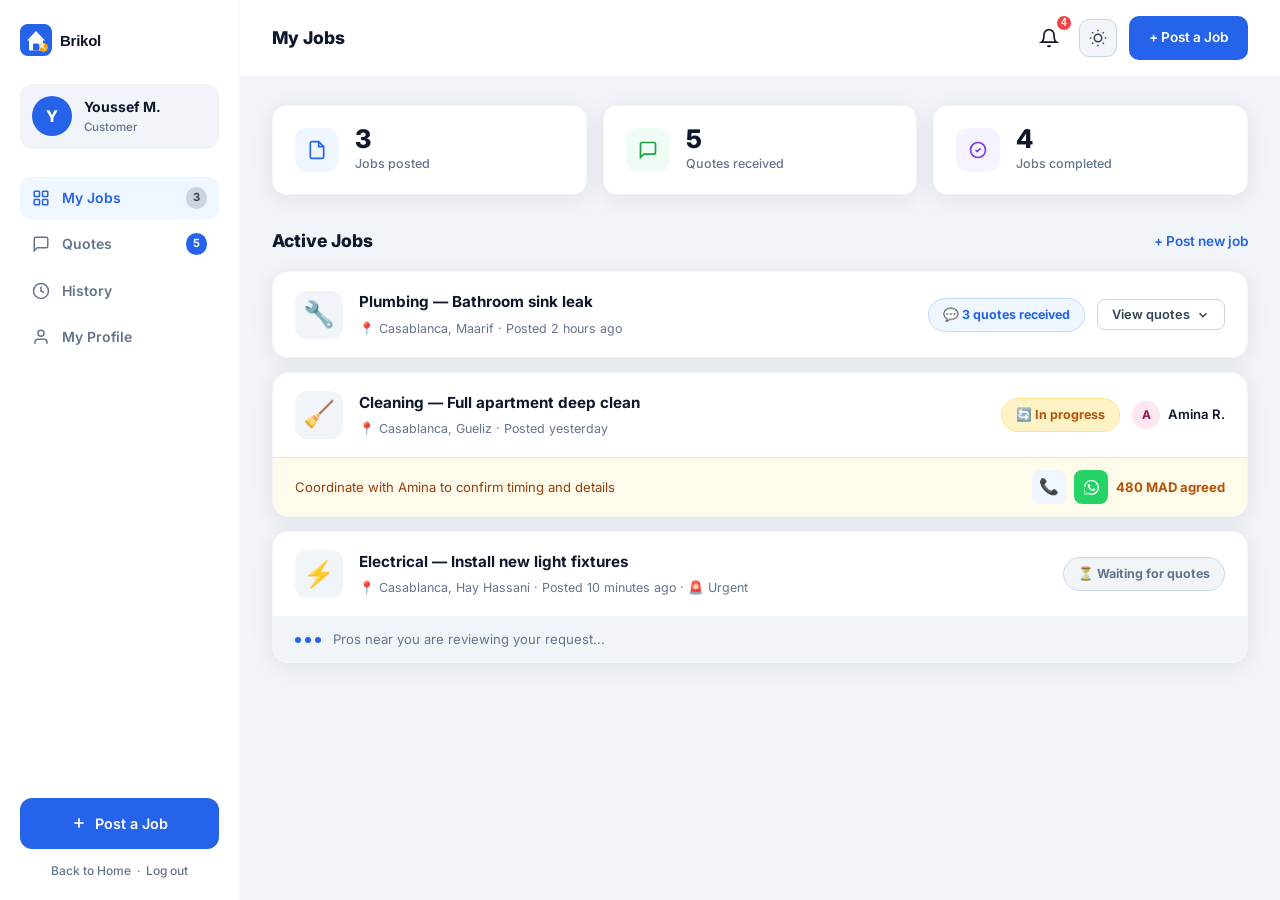
==== commit 7ce66fef: "Fix theme toggle dead on customer dashboard script.js and dashboard-customer.js both attached a clic" ====
--- a/dashboard-customer.html
+++ b/dashboard-customer.html
@@ -526,7 +526,6 @@
     <!-- Mobile overlay -->
     <div class="sidebar-overlay" id="sidebarOverlay" onclick="toggleSidebar()"></div>
 
-    <script src="script.js"></script>
     <script src="dashboard-customer.js"></script>
 </body>
 </html>
--- a/styles.css
+++ b/styles.css
@@ -1037,10 +1037,15 @@
 }
 
 .earnings-card {
-    background: white;
+    background: var(--white);
     border-radius: var(--radius);
     padding: 28px;
     box-shadow: var(--shadow-lg);
+}
+
+[data-theme="dark"] .earnings-card {
+    background: #1E293B;
+    border: 1px solid #334155;
 }
 
 .earnings-title {
@@ -1391,3 +1396,193 @@
 @media (max-width: 480px) {
     .footer-grid { grid-template-columns: 1fr !important; gap: 24px !important; }
 }
+
+/* ===== MOBILE-FIRST HOMEPAGE POLISH ===== */
+@media (max-width: 768px) {
+    /* Hero — punchier on mobile */
+    .hero {
+        padding: 120px 0 40px;
+        min-height: auto;
+    }
+    .hero-content { text-align: center; }
+    .hero-badge {
+        margin-bottom: 20px;
+        margin-top: 8px;
+        margin-left: auto;
+        margin-right: auto;
+    }
+    .hero-subtitle { margin-left: auto; margin-right: auto; max-width: 480px; }
+    .hero-title {
+        font-size: clamp(1.85rem, 7vw, 2.5rem);
+        line-height: 1.15;
+    }
+    .hero-subtitle {
+        font-size: 0.95rem;
+        line-height: 1.5;
+        margin-bottom: 24px;
+    }
+    .hero-badge { font-size: 0.75rem; }
+
+    /* Search bar — cleaner mobile look */
+    .search-bar {
+        padding: 12px;
+        gap: 10px;
+        box-shadow: 0 4px 24px rgba(0,0,0,0.08);
+    }
+    .search-field {
+        padding: 14px 16px;
+        background: var(--gray-100);
+        border-radius: 10px;
+    }
+    .search-field label {
+        font-size: 0.7rem;
+        margin-bottom: 2px;
+    }
+    .search-select { font-size: 0.9rem; }
+    .search-btn {
+        padding: 14px;
+        font-size: 0.95rem;
+        border-radius: 10px;
+        font-weight: 700;
+    }
+
+    /* Section headings — tighter */
+    section h2,
+    .section-title { font-size: 1.5rem !important; }
+    .section-subtitle { font-size: 0.9rem !important; }
+    section { padding: 60px 0 !important; }
+
+    /* Service cards — tighter, more thumb-friendly */
+    .services-grid {
+        grid-template-columns: 1fr !important;
+        gap: 14px;
+        padding: 0 16px;
+    }
+    .service-card-inner { padding: 22px 20px; gap: 12px; }
+    .service-card h3 { font-size: 1.15rem; }
+    .service-card p { font-size: 0.85rem; }
+    .service-list li { font-size: 0.85rem; }
+
+    /* Stats — bigger, more legible */
+    .stats-grid { gap: 12px; padding: 0 16px; }
+    .stat-number { font-size: 1.8rem !important; }
+    .stat-label { font-size: 0.75rem !important; }
+
+    /* Steps */
+    .step-card { max-width: 360px; padding: 24px 20px; }
+    .step-card h3 { font-size: 1.05rem; }
+
+    /* Testimonials */
+    .testimonial-card { padding: 24px 20px; }
+    .testimonial-text { font-size: 0.9rem; line-height: 1.6; }
+
+    /* Become a Pro */
+    .become-pro-content h2 { font-size: 1.6rem; }
+    .become-pro-content p { font-size: 0.95rem; }
+    .pro-benefits { gap: 12px; }
+    .pro-benefit { font-size: 0.9rem; }
+
+    /* Container padding */
+    .container { padding-left: 16px; padding-right: 16px; }
+}
+
+@media (max-width: 480px) {
+    .hero-title { font-size: 1.7rem; }
+    .hero-cta-row { flex-direction: column; gap: 10px; }
+    .hero-cta-row .btn { width: 100%; }
+    section h2 { font-size: 1.35rem !important; }
+}
+
+/* Mobile: more opaque navbar so scrolled content doesn't bleed through */
+@media (max-width: 768px) {
+    .navbar { background: rgba(255,255,255,0.98); }
+}
+[data-theme="dark"] .navbar { background: rgba(15,23,42,0.98); }
+
+/* ===== ANIMATIONS ===== */
+
+/* Hero entrance — staggered slide-up on page load */
+@keyframes heroIn {
+    from { opacity: 0; transform: translateY(24px); }
+    to   { opacity: 1; transform: translateY(0); }
+}
+
+.hero-badge    { animation: heroIn 0.6s ease 0.05s backwards; }
+.hero-title    { animation: heroIn 0.6s ease 0.15s backwards; }
+.hero-subtitle { animation: heroIn 0.6s ease 0.25s backwards; }
+.search-bar    { animation: heroIn 0.6s ease 0.35s backwards; }
+.hero-trust    { animation: heroIn 0.6s ease 0.45s backwards; }
+.hero-visual   { animation: heroIn 0.8s ease 0.3s backwards; }
+
+/* Button press feedback */
+.btn:active { transform: scale(0.97); }
+
+/* Section tags get a subtle pop */
+@keyframes tagPop {
+    from { opacity: 0; transform: scale(0.85); }
+    to   { opacity: 1; transform: scale(1); }
+}
+
+/* Card hover lift is already there — make transitions slightly springier */
+.service-card,
+.step-card,
+.testimonial-card {
+    transition: transform 0.35s cubic-bezier(0.22, 1, 0.36, 1), box-shadow 0.35s ease, opacity 0.5s ease;
+}
+
+/* Respect users who prefer less motion */
+@media (prefers-reduced-motion: reduce) {
+    *, *::before, *::after {
+        animation-duration: 0.01ms !important;
+        animation-iteration-count: 1 !important;
+        transition-duration: 0.01ms !important;
+        scroll-behavior: auto !important;
+    }
+}
+
+/* ===== SCROLL MOTION ===== */
+
+/* Smart navbar: slides away scrolling down, returns scrolling up */
+.navbar { will-change: transform; }
+.navbar.nav-hidden { transform: translateY(-100%); }
+
+/* Section headers: blur-to-sharp rise on reveal */
+.section-header {
+    opacity: 0;
+    transform: translateY(24px);
+    filter: blur(6px);
+    transition: opacity 0.7s ease, transform 0.7s cubic-bezier(0.22, 1, 0.36, 1), filter 0.7s ease;
+}
+.section-header.revealed {
+    opacity: 1;
+    transform: translateY(0);
+    filter: blur(0);
+}
+
+/* Why-section + Become a Pro: content and visual slide in from opposite sides */
+.why-features, .become-pro-content {
+    opacity: 0;
+    transform: translateX(-32px);
+    transition: opacity 0.8s ease, transform 0.8s cubic-bezier(0.22, 1, 0.36, 1);
+}
+.why-visual, .become-pro-visual {
+    opacity: 0;
+    transform: translateX(32px);
+    transition: opacity 0.8s ease, transform 0.8s cubic-bezier(0.22, 1, 0.36, 1);
+}
+.why-visual.revealed, .why-features.revealed,
+.become-pro-visual.revealed, .become-pro-content.revealed {
+    opacity: 1;
+    transform: translateX(0);
+}
+
+/* Blobs need will-change for smooth parallax */
+.hero-blob { will-change: transform; }
+
+@media (prefers-reduced-motion: reduce) {
+    .section-header, .why-visual, .why-features,
+    .become-pro-visual, .become-pro-content {
+        opacity: 1; transform: none; filter: none; transition: none;
+    }
+    .navbar.nav-hidden { transform: none; }
+}
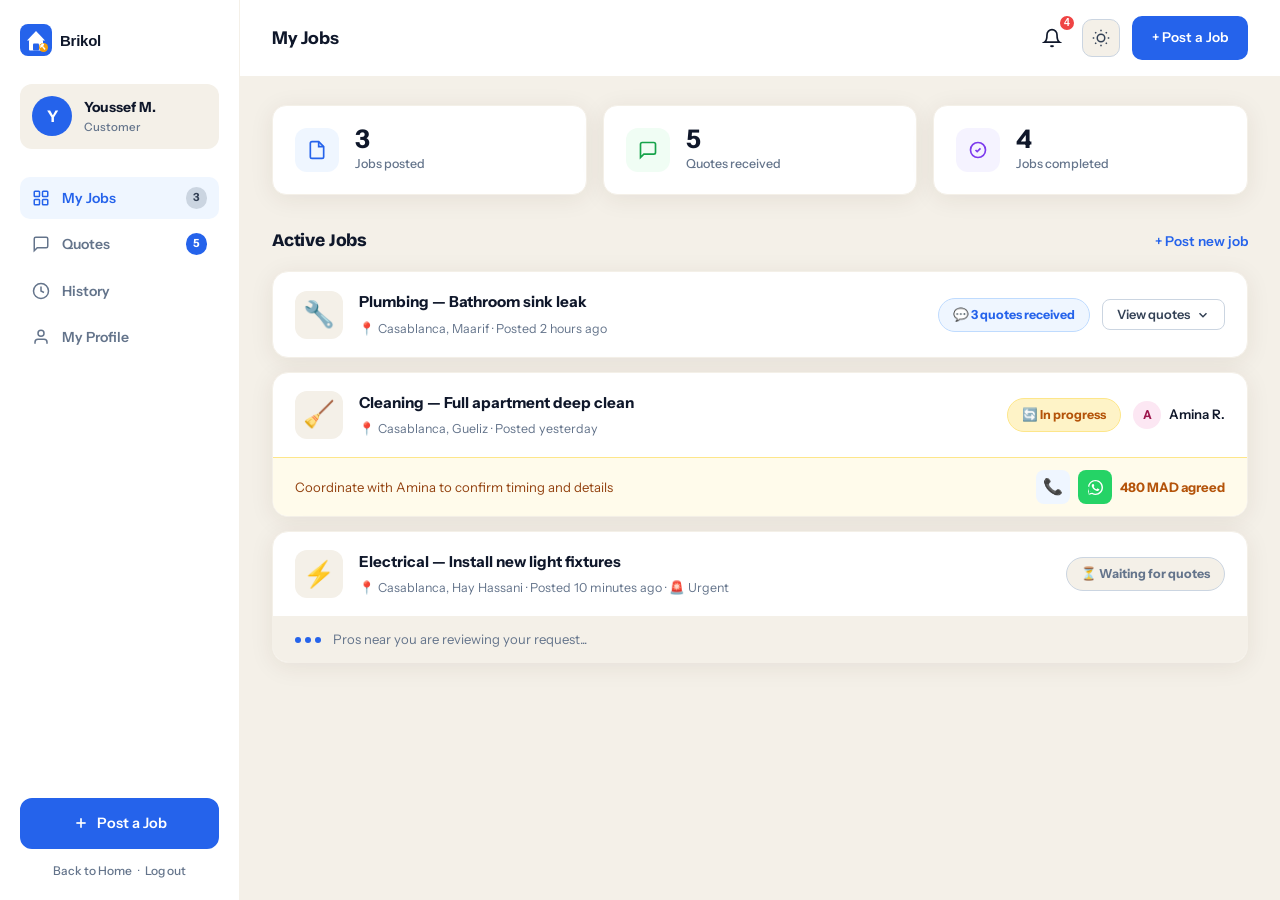
==== commit 4650b6b6: "Visual identity pass: Moroccan craft, modern trust - Typography: Bricolage Grotesque for headings (t" ====
--- a/dashboard-customer.html
+++ b/dashboard-customer.html
@@ -8,7 +8,7 @@
     <link rel="stylesheet" href="dashboard-customer.css">
     <link rel="preconnect" href="https://fonts.googleapis.com">
     <link rel="preconnect" href="https://fonts.gstatic.com" crossorigin>
-    <link href="https://fonts.googleapis.com/css2?family=Inter:wght@300;400;500;600;700;800&display=swap" rel="stylesheet">
+    <link href="https://fonts.googleapis.com/css2?family=Bricolage+Grotesque:opsz,wght@12..96,400..800&family=Instrument+Sans:wght@400;500;600;700&display=swap" rel="stylesheet">
 </head>
 <body>
 
--- a/styles.css
+++ b/styles.css
@@ -6,20 +6,23 @@
     --primary-dark: #1D4ED8;
     --primary-light: #EFF6FF;
     --accent: #F59E0B;
+    --terracotta: #C2552B;      /* Moroccan clay — warm accent */
+    --terracotta-light: #FBEEE7;
+    --sand: #FAF6EF;            /* warm page tint */
     --dark: #0F172A;
     --gray-900: #1E293B;
     --gray-700: #334155;
     --gray-500: #64748B;
     --gray-300: #CBD5E1;
-    --gray-100: #F1F5F9;
+    --gray-100: #F4F0E8;        /* warmed from cool slate to sand */
     --white: #FFFFFF;
     --cleaning: #10B981;
     --plumbing: #2563EB;
     --electricity: #F59E0B;
     --radius: 16px;
     --radius-sm: 10px;
-    --shadow: 0 4px 24px rgba(15,23,42,0.08);
-    --shadow-lg: 0 12px 48px rgba(15,23,42,0.14);
+    --shadow: 0 4px 24px rgba(60,42,20,0.08);
+    --shadow-lg: 0 12px 48px rgba(60,42,20,0.14);
 }
 
 /* ===== DARK MODE VARIABLES ===== */
@@ -32,6 +35,9 @@
     --gray-100: #1E293B;
     --white: #0F172A;
     --primary-light: #1E3A5F;
+    --terracotta: #E8744A;
+    --terracotta-light: #2D1A0E;
+    --sand: #0F172A;
     --shadow: 0 4px 24px rgba(0,0,0,0.3);
     --shadow-lg: 0 12px 48px rgba(0,0,0,0.4);
 }
@@ -129,11 +135,21 @@
 html { scroll-behavior: smooth; }
 
 body {
-    font-family: 'Inter', -apple-system, BlinkMacSystemFont, sans-serif;
+    font-family: 'Instrument Sans', -apple-system, BlinkMacSystemFont, sans-serif;
     color: var(--gray-900);
     background: var(--white);
     line-height: 1.6;
     overflow-x: hidden;
+}
+
+/* Display typeface — Bricolage Grotesque, the font that shares Brikol's roots
+   (bricolage = handiwork). Used for all headings and brand moments. */
+h1, h2, h3,
+.hero-title, .section-title, .logo,
+.stat-number, .earnings-amount,
+.pj-header-title, .pp-name {
+    font-family: 'Bricolage Grotesque', 'Instrument Sans', sans-serif;
+    letter-spacing: -0.01em;
 }
 
 a { text-decoration: none; color: inherit; }
@@ -194,8 +210,8 @@
 .section-tag {
     display: inline-block;
     padding: 6px 16px;
-    background: var(--primary-light);
-    color: var(--primary);
+    background: var(--terracotta-light);
+    color: var(--terracotta);
     border-radius: 100px;
     font-size: 0.8rem;
     font-weight: 600;
@@ -373,8 +389,21 @@
     position: absolute;
     inset: 0;
     z-index: 0;
-    background: linear-gradient(135deg, #EFF6FF 0%, #F8FAFC 60%, #FEF3C7 100%);
-}
+    background: linear-gradient(135deg, #EBF2FE 0%, #FAF6EF 55%, #FAEBDD 100%);
+}
+
+/* Zellige-inspired eight-point star lattice, whisper-quiet */
+.hero-bg::after {
+    content: '';
+    position: absolute;
+    inset: 0;
+    background-image: url("data:image/svg+xml,%3Csvg width='56' height='56' viewBox='0 0 56 56' xmlns='http://www.w3.org/2000/svg'%3E%3Cg fill='none' stroke='%232563EB' stroke-width='1'%3E%3Cpath d='M28 10 L32 24 L46 28 L32 32 L28 46 L24 32 L10 28 L24 24 Z'/%3E%3C/g%3E%3C/svg%3E");
+    background-size: 56px 56px;
+    opacity: 0.05;
+    pointer-events: none;
+}
+
+[data-theme="dark"] .hero-bg::after { opacity: 0.04; }
 
 .hero-blob {
     position: absolute;
@@ -419,6 +448,21 @@
 
 .hero-title .highlight {
     color: var(--primary);
+    position: relative;
+    white-space: nowrap;
+}
+
+/* Hand-drawn terracotta underline beneath the highlight */
+.hero-title .highlight::after {
+    content: '';
+    position: absolute;
+    left: 2%;
+    bottom: -6px;
+    width: 96%;
+    height: 10px;
+    background-image: url("data:image/svg+xml,%3Csvg viewBox='0 0 200 12' xmlns='http://www.w3.org/2000/svg' preserveAspectRatio='none'%3E%3Cpath d='M3 9 C 50 3, 100 11, 197 5' fill='none' stroke='%23C2552B' stroke-width='5' stroke-linecap='round'/%3E%3C/svg%3E");
+    background-size: 100% 100%;
+    background-repeat: no-repeat;
 }
 
 .hero-subtitle {
@@ -1179,7 +1223,20 @@
     background: #0F172A;
     color: rgba(255,255,255,0.7);
     padding: 72px 0 32px;
-}
+    position: relative;
+}
+
+.footer::before {
+    content: '';
+    position: absolute;
+    inset: 0;
+    background-image: url("data:image/svg+xml,%3Csvg width='56' height='56' viewBox='0 0 56 56' xmlns='http://www.w3.org/2000/svg'%3E%3Cg fill='none' stroke='%23FFFFFF' stroke-width='1'%3E%3Cpath d='M28 10 L32 24 L46 28 L32 32 L28 46 L24 32 L10 28 L24 24 Z'/%3E%3C/g%3E%3C/svg%3E");
+    background-size: 56px 56px;
+    opacity: 0.03;
+    pointer-events: none;
+}
+
+.footer .container { position: relative; }
 
 [data-theme="dark"] .footer {
     background: #020817;
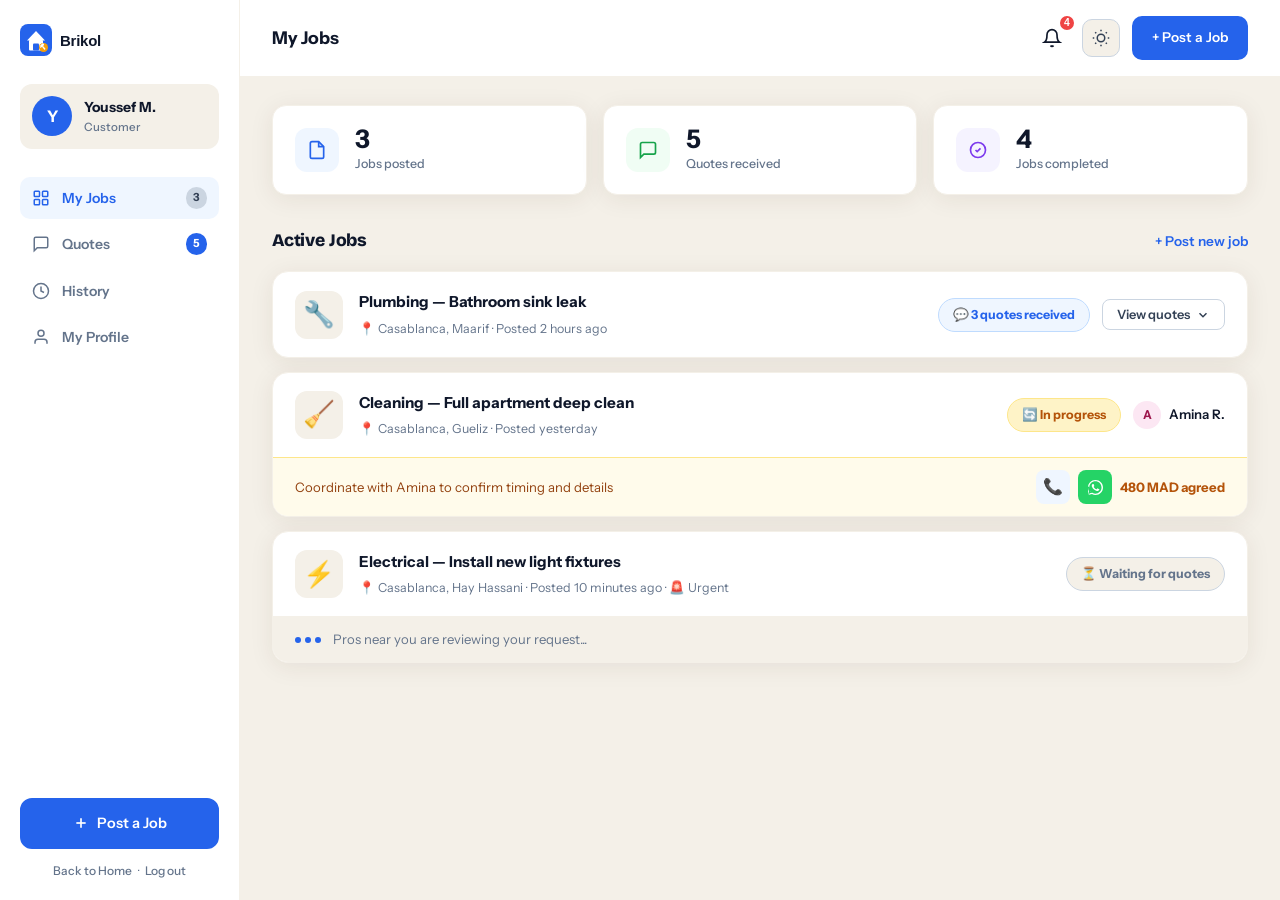
==== commit dff54272: "Reviews flow: customers rate pros after completed jobs - Unreviewed job in History gets a 'Leave a r" ====
--- a/dashboard-customer.html
+++ b/dashboard-customer.html
@@ -105,10 +105,10 @@
                                 </div>
                                 <div class="notif-dot"></div>
                             </div>
-                            <div class="notif-item unread" onclick="markRead(this)">
+                            <div class="notif-item unread" onclick="markRead(this); openReviewModal('Cleaning — Full apartment deep clean', 'Amina R.', 'A')">
                                 <div class="notif-icon yellow">⭐</div>
                                 <div class="notif-body">
-                                    <div class="notif-text">Job completed — <strong>leave a review</strong> for Fatima B.</div>
+                                    <div class="notif-text">Job completed — <strong>leave a review</strong> for Amina R.</div>
                                     <div class="notif-time">3 hrs ago</div>
                                 </div>
                                 <div class="notif-dot"></div>
@@ -423,6 +423,17 @@
 
             <div class="history-list">
 
+                <div class="history-card" id="reviewableJob">
+                    <div class="history-icon">🧹</div>
+                    <div class="history-info">
+                        <div class="history-title">Cleaning — Full apartment deep clean</div>
+                        <div class="history-meta">Completed today · Amina R. · 480 MAD</div>
+                    </div>
+                    <div class="history-right">
+                        <button class="btn btn-primary btn-sm review-cta" onclick="openReviewModal('Cleaning — Full apartment deep clean', 'Amina R.', 'A')">⭐ Leave a review</button>
+                    </div>
+                </div>
+
                 <div class="history-card">
                     <div class="history-icon">🧹</div>
                     <div class="history-info">
@@ -526,6 +537,46 @@
     <!-- Mobile overlay -->
     <div class="sidebar-overlay" id="sidebarOverlay" onclick="toggleSidebar()"></div>
 
+    <!-- ===== REVIEW MODAL ===== -->
+    <div class="review-overlay hidden" id="reviewModal">
+        <div class="review-modal">
+            <button class="review-close" onclick="closeReviewModal()">✕</button>
+
+            <div class="review-pro">
+                <div class="review-pro-avatar" id="reviewProAvatar">A</div>
+                <div>
+                    <div class="review-modal-title">How was <span id="reviewProName">Amina R.</span>?</div>
+                    <div class="review-job-name" id="reviewJobName">Cleaning — Full apartment deep clean</div>
+                </div>
+            </div>
+
+            <!-- Star picker -->
+            <div class="star-picker" id="starPicker">
+                <button class="star-btn" onclick="setStar(1)">★</button>
+                <button class="star-btn" onclick="setStar(2)">★</button>
+                <button class="star-btn" onclick="setStar(3)">★</button>
+                <button class="star-btn" onclick="setStar(4)">★</button>
+                <button class="star-btn" onclick="setStar(5)">★</button>
+            </div>
+            <div class="star-label" id="starLabel">Tap a star to rate</div>
+
+            <!-- Quick praise chips -->
+            <div class="praise-chips" id="praiseChips">
+                <button class="praise-chip" onclick="toggleChip(this)">⏰ On time</button>
+                <button class="praise-chip" onclick="toggleChip(this)">💼 Professional</button>
+                <button class="praise-chip" onclick="toggleChip(this)">✨ Clean work</button>
+                <button class="praise-chip" onclick="toggleChip(this)">💰 Fair price</button>
+                <button class="praise-chip" onclick="toggleChip(this)">😊 Friendly</button>
+            </div>
+
+            <!-- Comment -->
+            <textarea class="review-textarea" id="reviewText" rows="3" maxlength="400"
+                placeholder="Tell other customers about your experience (optional)…"></textarea>
+
+            <button class="btn btn-primary review-submit" id="reviewSubmitBtn" onclick="submitReview()" disabled>Submit review</button>
+        </div>
+    </div>
+
     <script src="dashboard-customer.js"></script>
 </body>
 </html>
--- a/dashboard-customer.css
+++ b/dashboard-customer.css
@@ -847,3 +847,129 @@
     .dash-topbar-title { font-size: 1rem; }
     .dash-topbar-post { padding: 8px 14px; font-size: 0.8rem; }
 }
+
+/* ===== REVIEW MODAL ===== */
+.review-overlay {
+    position: fixed; inset: 0;
+    background: rgba(15,23,42,0.5);
+    z-index: 500;
+    display: flex; align-items: center; justify-content: center;
+    padding: 24px;
+}
+.review-overlay.hidden { display: none; }
+
+.review-modal {
+    background: var(--white);
+    border-radius: 20px;
+    width: 100%; max-width: 440px;
+    padding: 28px;
+    position: relative;
+    box-shadow: 0 20px 60px rgba(0,0,0,0.25);
+    animation: reviewIn 0.25s ease;
+}
+@keyframes reviewIn {
+    from { opacity: 0; transform: scale(0.95) translateY(12px); }
+    to   { opacity: 1; transform: scale(1) translateY(0); }
+}
+
+.review-close {
+    position: absolute; top: 16px; right: 16px;
+    background: none; border: none;
+    font-size: 1rem; color: var(--gray-400, #94A3B8);
+    cursor: pointer; padding: 6px;
+}
+.review-close:hover { color: var(--dark); }
+
+.review-pro { display: flex; align-items: center; gap: 14px; margin-bottom: 22px; }
+.review-pro-avatar {
+    width: 52px; height: 52px; border-radius: 50%;
+    background: #FCE7F3; color: #9D174D;
+    font-weight: 800; font-size: 1.2rem;
+    display: flex; align-items: center; justify-content: center;
+    flex-shrink: 0;
+}
+.review-modal-title { font-size: 1.1rem; font-weight: 800; color: var(--dark); }
+.review-job-name { font-size: 0.82rem; color: var(--gray-500); margin-top: 2px; }
+
+/* Star picker */
+.star-picker { display: flex; justify-content: center; gap: 6px; }
+.star-btn {
+    background: none; border: none;
+    font-size: 2.4rem; line-height: 1;
+    color: var(--gray-300);
+    cursor: pointer;
+    transition: transform 0.12s, color 0.12s;
+    padding: 2px;
+}
+.star-btn:hover { transform: scale(1.15); }
+.star-btn.lit { color: #F59E0B; }
+
+.star-label {
+    text-align: center;
+    font-size: 0.85rem; font-weight: 600;
+    color: var(--gray-500);
+    margin: 8px 0 18px;
+    min-height: 1.2em;
+}
+
+/* Praise chips */
+.praise-chips { display: flex; flex-wrap: wrap; gap: 8px; margin-bottom: 16px; }
+.praise-chip {
+    background: var(--gray-100);
+    border: 1.5px solid transparent;
+    color: var(--gray-700, #334155);
+    font-size: 0.82rem; font-weight: 600;
+    padding: 7px 14px;
+    border-radius: 100px;
+    cursor: pointer;
+    font-family: inherit;
+    transition: all 0.15s;
+}
+.praise-chip.selected {
+    background: var(--primary-light);
+    border-color: var(--primary);
+    color: var(--primary);
+}
+
+.review-textarea {
+    width: 100%;
+    padding: 12px 14px;
+    border: 1.5px solid var(--gray-200, #E2E8F0);
+    border-radius: 12px;
+    font-size: 0.9rem;
+    font-family: inherit;
+    color: var(--dark);
+    background: var(--white);
+    resize: vertical;
+    margin-bottom: 18px;
+}
+.review-textarea:focus { outline: none; border-color: var(--primary); }
+
+.review-submit { width: 100%; justify-content: center; }
+.review-submit:disabled { opacity: 0.45; cursor: not-allowed; transform: none; }
+
+/* Reviewed state on history card */
+.history-reviewed-stars { color: #F59E0B; font-size: 1rem; letter-spacing: 2px; }
+.history-reviewed-note { font-size: 0.75rem; color: #16A34A; font-weight: 700; }
+
+/* Dark mode */
+[data-theme="dark"] .review-modal { background: #1E293B; }
+[data-theme="dark"] .review-textarea { background: #0F172A; border-color: #334155; color: #E2E8F0; }
+[data-theme="dark"] .praise-chip { background: #0F172A; color: #CBD5E1; }
+[data-theme="dark"] .praise-chip.selected { background: rgba(59,130,246,0.15); border-color: var(--primary); color: #93C5FD; }
+[data-theme="dark"] .star-btn { color: #334155; }
+[data-theme="dark"] .star-btn.lit { color: #F59E0B; }
+
+/* Mobile: bottom sheet */
+@media (max-width: 540px) {
+    .review-overlay { padding: 0; align-items: flex-end; }
+    .review-modal {
+        max-width: none;
+        border-radius: 20px 20px 0 0;
+        animation: reviewUp 0.3s ease;
+    }
+    @keyframes reviewUp {
+        from { transform: translateY(40px); opacity: 0; }
+        to   { transform: translateY(0); opacity: 1; }
+    }
+}
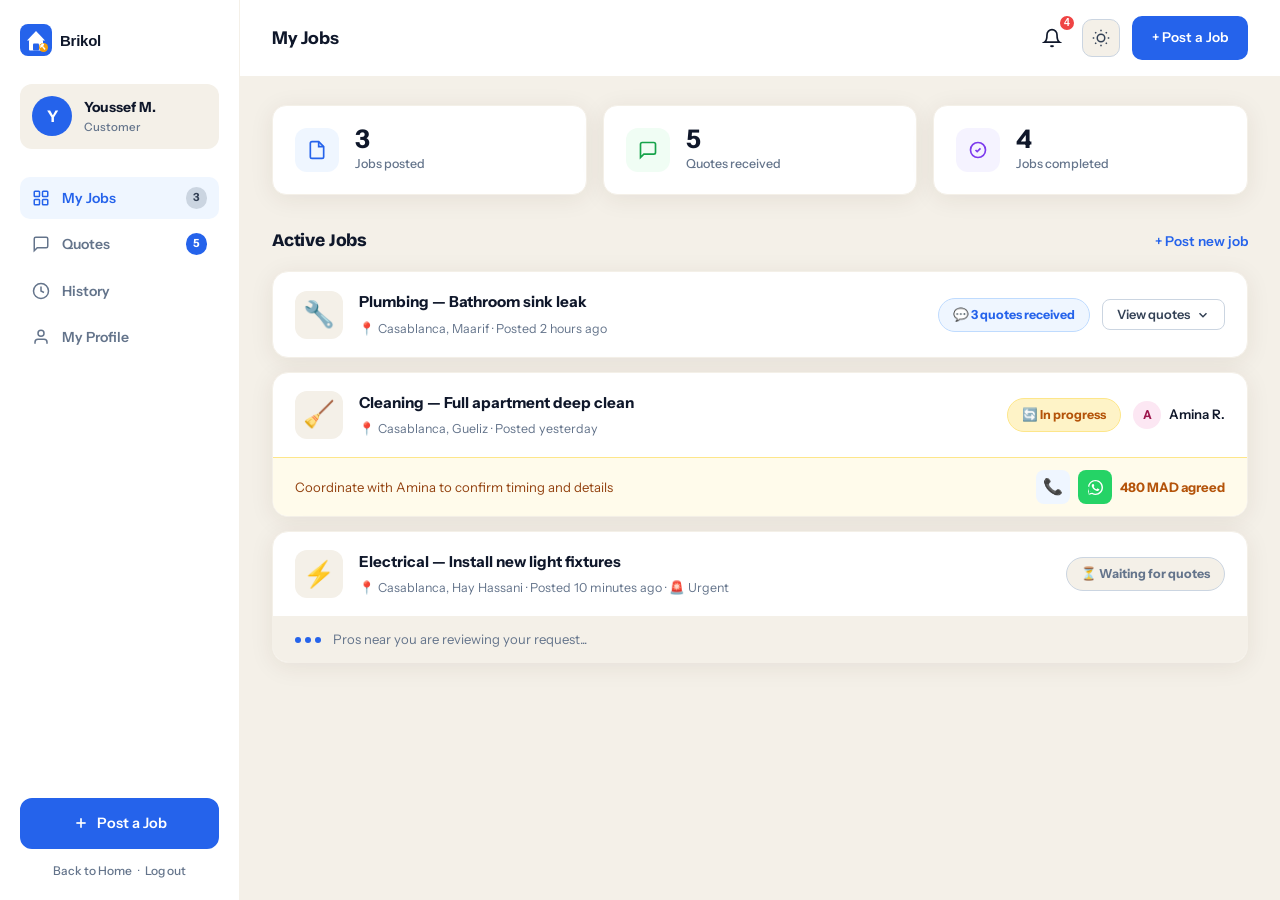
==== commit cd6626dc: "App-style bottom tab bars for both dashboards on mobile - Fixed bottom navigation under 900px: custo" ====
--- a/dashboard-customer.html
+++ b/dashboard-customer.html
@@ -32,21 +32,21 @@
 
             <!-- Navigation -->
             <nav class="dash-nav">
-                <a href="#" class="dash-nav-item active" onclick="showTab('jobs', this)">
+                <a href="#" class="dash-nav-item active" data-tab="jobs" onclick="showTab('jobs', this)">
                     <svg viewBox="0 0 24 24" fill="none" stroke="currentColor" stroke-width="2"><rect x="3" y="3" width="7" height="7" rx="1"/><rect x="14" y="3" width="7" height="7" rx="1"/><rect x="3" y="14" width="7" height="7" rx="1"/><rect x="14" y="14" width="7" height="7" rx="1"/></svg>
                     My Jobs
                     <span class="dash-nav-badge" id="badgeJobs">3</span>
                 </a>
-                <a href="#" class="dash-nav-item" onclick="showTab('quotes', this)">
+                <a href="#" class="dash-nav-item" data-tab="quotes" onclick="showTab('quotes', this)">
                     <svg viewBox="0 0 24 24" fill="none" stroke="currentColor" stroke-width="2"><path d="M21 15a2 2 0 01-2 2H7l-4 4V5a2 2 0 012-2h14a2 2 0 012 2z"/></svg>
                     Quotes
                     <span class="dash-nav-badge new" id="badgeQuotes">5</span>
                 </a>
-                <a href="#" class="dash-nav-item" onclick="showTab('history', this)">
+                <a href="#" class="dash-nav-item" data-tab="history" onclick="showTab('history', this)">
                     <svg viewBox="0 0 24 24" fill="none" stroke="currentColor" stroke-width="2"><circle cx="12" cy="12" r="10"/><polyline points="12 6 12 12 16 14"/></svg>
                     History
                 </a>
-                <a href="#" class="dash-nav-item" onclick="showTab('profile', this)">
+                <a href="#" class="dash-nav-item" data-tab="profile" onclick="showTab('profile', this)">
                     <svg viewBox="0 0 24 24" fill="none" stroke="currentColor" stroke-width="2"><path d="M20 21v-2a4 4 0 00-4-4H8a4 4 0 00-4 4v2"/><circle cx="12" cy="7" r="4"/></svg>
                     My Profile
                 </a>
@@ -537,6 +537,29 @@
     <!-- Mobile overlay -->
     <div class="sidebar-overlay" id="sidebarOverlay" onclick="toggleSidebar()"></div>
 
+    <!-- ===== BOTTOM TAB BAR (mobile) ===== -->
+    <nav class="dash-bottombar" id="dashBottombar">
+        <button class="bottombar-item active" data-tab="jobs" onclick="showTab('jobs', null)">
+            <svg viewBox="0 0 24 24" fill="none" stroke="currentColor" stroke-width="2"><rect x="3" y="3" width="7" height="7" rx="1"/><rect x="14" y="3" width="7" height="7" rx="1"/><rect x="3" y="14" width="7" height="7" rx="1"/><rect x="14" y="14" width="7" height="7" rx="1"/></svg>
+            <span>Jobs</span>
+        </button>
+        <button class="bottombar-item" data-tab="quotes" onclick="showTab('quotes', null)">
+            <svg viewBox="0 0 24 24" fill="none" stroke="currentColor" stroke-width="2"><path d="M21 15a2 2 0 01-2 2H7l-4 4V5a2 2 0 012-2h14a2 2 0 012 2z"/></svg>
+            <span>Quotes</span>
+        </button>
+        <a href="post-job.html" class="bottombar-post" aria-label="Post a Job">
+            <svg viewBox="0 0 24 24" fill="none" stroke="currentColor" stroke-width="2.5"><line x1="12" y1="5" x2="12" y2="19"/><line x1="5" y1="12" x2="19" y2="12"/></svg>
+        </a>
+        <button class="bottombar-item" data-tab="history" onclick="showTab('history', null)">
+            <svg viewBox="0 0 24 24" fill="none" stroke="currentColor" stroke-width="2"><circle cx="12" cy="12" r="10"/><polyline points="12 6 12 12 16 14"/></svg>
+            <span>History</span>
+        </button>
+        <button class="bottombar-item" data-tab="profile" onclick="showTab('profile', null)">
+            <svg viewBox="0 0 24 24" fill="none" stroke="currentColor" stroke-width="2"><path d="M20 21v-2a4 4 0 00-4-4H8a4 4 0 00-4 4v2"/><circle cx="12" cy="7" r="4"/></svg>
+            <span>Profile</span>
+        </button>
+    </nav>
+
     <!-- ===== REVIEW MODAL ===== -->
     <div class="review-overlay hidden" id="reviewModal">
         <div class="review-modal">
--- a/dashboard-customer.css
+++ b/dashboard-customer.css
@@ -973,3 +973,64 @@
         to   { transform: translateY(0); opacity: 1; }
     }
 }
+
+/* ===== BOTTOM TAB BAR (mobile) ===== */
+.dash-bottombar {
+    display: none;
+    position: fixed;
+    bottom: 0; left: 0; right: 0;
+    background: var(--white);
+    border-top: 1px solid var(--gray-100);
+    z-index: 300;
+    padding: 6px 8px calc(6px + env(safe-area-inset-bottom));
+    box-shadow: 0 -4px 16px rgba(0,0,0,0.06);
+}
+
+.bottombar-item {
+    flex: 1;
+    display: flex;
+    flex-direction: column;
+    align-items: center;
+    gap: 3px;
+    background: none;
+    border: none;
+    padding: 6px 4px;
+    border-radius: 10px;
+    font-family: inherit;
+    font-size: 0.65rem;
+    font-weight: 600;
+    color: var(--gray-500);
+    cursor: pointer;
+    transition: color 0.15s;
+}
+
+.bottombar-item svg { width: 21px; height: 21px; }
+.bottombar-item.active { color: var(--primary); }
+.bottombar-item:active { transform: scale(0.94); }
+
+.bottombar-post {
+    width: 48px; height: 48px;
+    border-radius: 50%;
+    background: var(--primary);
+    color: white;
+    display: flex;
+    align-items: center;
+    justify-content: center;
+    flex-shrink: 0;
+    margin: -14px 6px 0;
+    box-shadow: 0 6px 16px rgba(37,99,235,0.4);
+    transition: transform 0.15s;
+}
+.bottombar-post svg { width: 22px; height: 22px; }
+.bottombar-post:active { transform: scale(0.92); }
+
+@media (max-width: 900px) {
+    .dash-bottombar { display: flex; align-items: flex-start; }
+    .dash-tab { padding-bottom: 96px; }
+}
+
+[data-theme="dark"] .dash-bottombar {
+    background: #1E293B;
+    border-top-color: #334155;
+    box-shadow: 0 -4px 16px rgba(0,0,0,0.3);
+}
